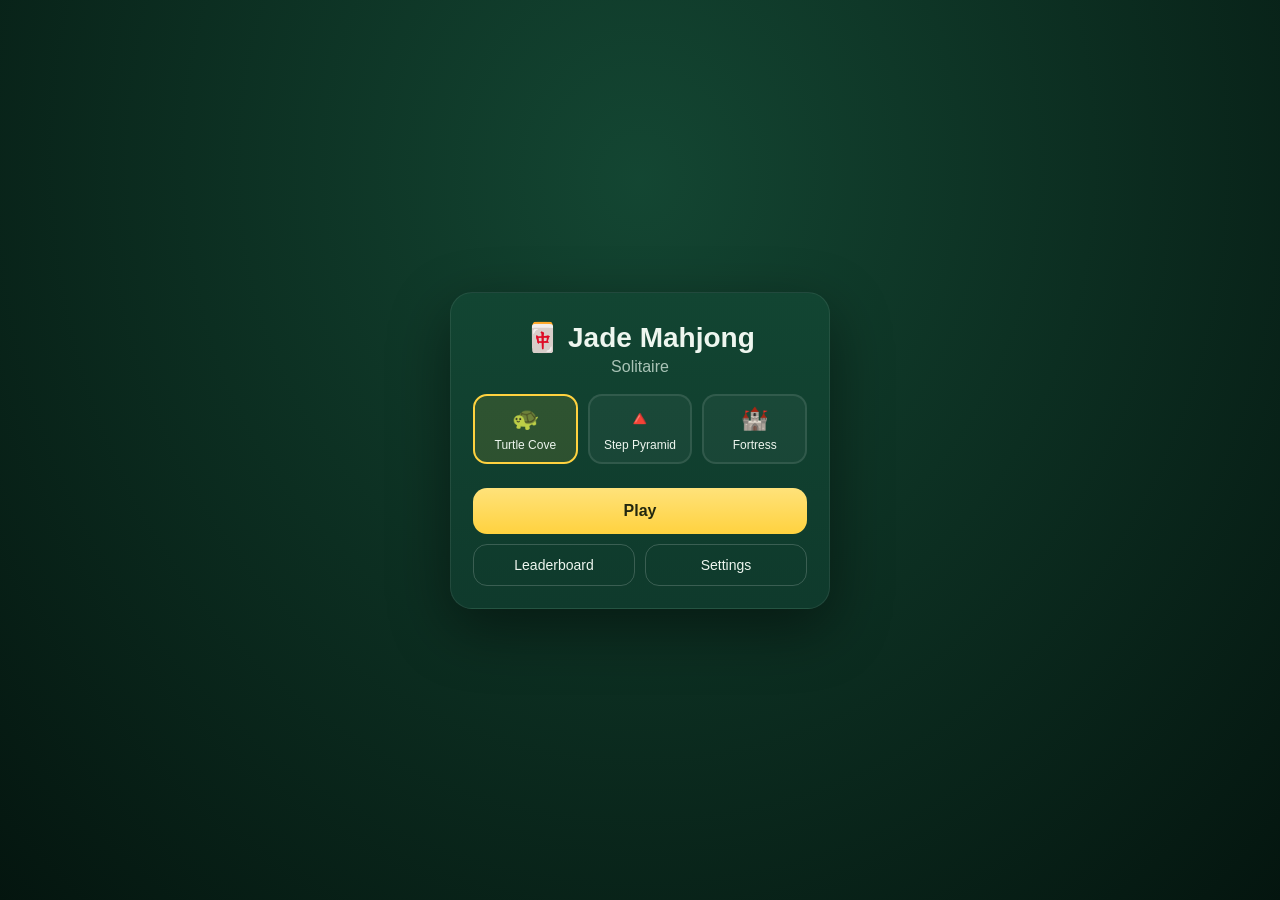
==== Jade Mahjong.html @ c84078f7 "Improve mobile UX: bigger tiles, vertical layout, ambient music - Comfortable minimum tile size and " ====
<!doctype html>
<html lang="en">
<head>
  <meta charset="utf-8" />
  <meta name="viewport" content="width=device-width, initial-scale=1, maximum-scale=1, viewport-fit=cover, user-scalable=no" />
  <title>Jade Mahjong Solitaire</title>
  <meta name="description" content="A polished Mahjong Solitaire game, installable on iOS, with local leaderboards." />
  <meta name="theme-color" content="#0a3327" />
  <meta name="apple-mobile-web-app-capable" content="yes" />
  <meta name="apple-mobile-web-app-status-bar-style" content="black-translucent" />
  <meta name="apple-mobile-web-app-title" content="Jade Mahjong" />
  <meta name="mobile-web-app-capable" content="yes" />
  <link rel="apple-touch-icon" href="[data-uri]" />
  <link rel="icon" href="[data-uri]" />
  <style>
:root {
  color-scheme: dark;
  --bg: #07231a;
  --panel: #0f3a2c;
  --panel-2: #124532;
  --ink: #eef6ef;
  --ink-dim: #a9c3b6;
  --accent: #ffd23f;
  --accent-2: #5fd0ff;
  --danger: #ff6b6b;
  padding-top: env(safe-area-inset-top, 0px);
  padding-bottom: env(safe-area-inset-bottom, 0px);
}

* { box-sizing: border-box; -webkit-tap-highlight-color: transparent; }
[hidden] { display: none !important; }

html, body {
  margin: 0;
  height: 100%;
  overflow: hidden;
  background: var(--bg);
  color: var(--ink);
  font-family: -apple-system, BlinkMacSystemFont, "SF Pro Text", "Segoe UI", Roboto, sans-serif;
  overscroll-behavior: none;
  touch-action: none;
}

#app {
  position: fixed;
  inset: 0;
  overflow: hidden;
}

#board {
  position: absolute;
  inset: 0;
  touch-action: none;
  display: block;
}

/* ---------- HUD ---------- */
.hud {
  position: absolute;
  top: calc(env(safe-area-inset-top, 0px) + 8px);
  left: 0; right: 0;
  display: flex;
  align-items: center;
  justify-content: space-between;
  padding: 0 12px;
  pointer-events: none;
  z-index: 10;
}
.hud > * { pointer-events: auto; }

.hudStats {
  display: flex;
  gap: 14px;
  background: rgba(10, 40, 30, 0.72);
  backdrop-filter: blur(8px);
  border: 1px solid rgba(255,255,255,0.08);
  border-radius: 14px;
  padding: 6px 16px;
}
.stat { display: flex; flex-direction: column; align-items: center; min-width: 44px; }
.statLabel { font-size: 10px; text-transform: uppercase; letter-spacing: 0.06em; color: var(--ink-dim); }
.stat span:last-child { font-variant-numeric: tabular-nums; font-weight: 700; font-size: 15px; }

.hudActions { display: flex; gap: 8px; }

.iconBtn {
  width: 42px; height: 42px;
  border-radius: 12px;
  border: 1px solid rgba(255,255,255,0.1);
  background: rgba(10, 40, 30, 0.72);
  backdrop-filter: blur(8px);
  color: var(--ink);
  font-size: 18px;
  display: flex; align-items: center; justify-content: center;
  cursor: pointer;
}
.iconBtn:active { transform: scale(0.92); background: rgba(255,255,255,0.12); }
.iconBtn.small { width: 38px; height: 38px; font-size: 16px; }

.zoomControls {
  position: absolute;
  right: 10px;
  bottom: calc(env(safe-area-inset-bottom, 0px) + 14px);
  display: flex;
  flex-direction: column;
  gap: 8px;
  z-index: 10;
}

/* ---------- Screens / panels ---------- */
.screen[hidden] { display: none !important; }

.screen {
  position: absolute; inset: 0;
  display: flex; align-items: center; justify-content: center;
  background: radial-gradient(ellipse at 50% 20%, rgba(20,70,50,0.92), rgba(4,20,14,0.96));
  z-index: 30;
  padding: 20px;
  overflow-y: auto;
}

.panel {
  width: 100%;
  max-width: 380px;
  background: linear-gradient(180deg, var(--panel-2), var(--panel));
  border: 1px solid rgba(255,255,255,0.08);
  border-radius: 22px;
  padding: 24px 22px calc(22px + env(safe-area-inset-bottom, 0px));
  box-shadow: 0 20px 60px rgba(0,0,0,0.45);
  text-align: center;
}

.title { font-size: 28px; margin: 4px 0 0; }
.subtitle { color: var(--ink-dim); margin: 4px 0 18px; }

.layoutGrid { display: grid; grid-template-columns: repeat(3, 1fr); gap: 10px; margin: 16px 0; }
.layoutCard {
  border: 2px solid rgba(255,255,255,0.1);
  border-radius: 14px;
  padding: 10px 4px;
  background: rgba(255,255,255,0.04);
  cursor: pointer;
  color: var(--ink);
  font-size: 12px;
}
.layoutCard .glyph { font-size: 22px; display: block; margin-bottom: 6px; }
.layoutCard.active { border-color: var(--accent); background: rgba(255,210,63,0.12); }

.bigBtn {
  width: 100%;
  padding: 14px;
  border-radius: 14px;
  border: none;
  background: linear-gradient(180deg, #ffe27a, var(--accent));
  color: #22270f;
  font-weight: 700;
  font-size: 16px;
  margin-top: 8px;
  cursor: pointer;
}
.bigBtn:active { transform: scale(0.98); }

.ghostBtn {
  width: 100%;
  padding: 12px;
  border-radius: 14px;
  border: 1px solid rgba(255,255,255,0.18);
  background: transparent;
  color: var(--ink);
  font-size: 14px;
  margin-top: 10px;
  cursor: pointer;
}
.ghostBtn.danger { color: var(--danger); border-color: rgba(255,107,107,0.4); }

.menuRow { display: flex; gap: 10px; }
.menuRow .ghostBtn { margin-top: 10px; }

.hint { color: var(--ink-dim); font-size: 12px; margin-top: 12px; }

/* ---------- settings ---------- */
.settingRow {
  display: flex; align-items: center; justify-content: space-between;
  padding: 12px 2px;
  border-bottom: 1px solid rgba(255,255,255,0.06);
}

.segmented { display: flex; background: rgba(0,0,0,0.25); border-radius: 12px; padding: 3px; gap: 3px; }
.segBtn {
  flex: 1;
  border: none;
  background: transparent;
  color: var(--ink-dim);
  padding: 8px 12px;
  border-radius: 10px;
  font-size: 13px;
  cursor: pointer;
}
.segBtn.active { background: var(--accent); color: #22270f; font-weight: 700; }

.toggle { position: relative; display: inline-block; width: 46px; height: 28px; }
.toggle input { opacity: 0; width: 0; height: 0; }
.toggleTrack {
  position: absolute; inset: 0; background: rgba(255,255,255,0.2); border-radius: 999px; transition: 0.15s;
}
.toggleTrack::before {
  content: ""; position: absolute; width: 22px; height: 22px; left: 3px; top: 3px;
  background: white; border-radius: 50%; transition: 0.15s;
}
.toggle input:checked + .toggleTrack { background: var(--accent); }
.toggle input:checked + .toggleTrack::before { transform: translateX(18px); }

/* ---------- leaderboard ---------- */
.lbList { list-style: none; padding: 0; margin: 12px 0; text-align: left; max-height: 45vh; overflow-y: auto; }
.lbList li {
  display: flex; align-items: center; gap: 10px;
  padding: 10px 8px;
  border-radius: 10px;
}
.lbList li:nth-child(odd) { background: rgba(255,255,255,0.03); }
.lbRank { width: 22px; text-align: center; font-weight: 700; color: var(--ink-dim); }
.lbName { flex: 1; font-weight: 600; }
.lbTime { font-variant-numeric: tabular-nums; color: var(--accent); font-weight: 700; }
.lbEmpty { color: var(--ink-dim); padding: 20px 0; }

#winName {
  width: 100%; padding: 12px; border-radius: 12px; border: 1px solid rgba(255,255,255,0.2);
  background: rgba(0,0,0,0.25); color: var(--ink); font-size: 15px; margin: 10px 0;
}

/* ---------- stuck banner ---------- */
.stuckBanner {
  position: absolute; left: 50%; bottom: calc(env(safe-area-inset-bottom, 0px) + 90px);
  transform: translateX(-50%);
  background: rgba(10,30,20,0.92);
  border: 1px solid rgba(255,255,255,0.15);
  border-radius: 14px;
  padding: 10px 14px;
  display: flex; align-items: center; gap: 10px;
  z-index: 15;
  font-size: 13px;
}
.smallBtn {
  border: none; background: var(--accent); color: #22270f; font-weight: 700;
  padding: 7px 12px; border-radius: 10px; font-size: 12px; cursor: pointer;
}

@media (max-width: 360px) {
  .panel { padding: 18px 16px; }
  .title { font-size: 24px; }
}

</style>
</head>
<body>
  <div id="app">
    <canvas id="board" aria-label="Mahjong board"></canvas>

    <header id="hud" class="hud">
      <button id="btnMenu" class="iconBtn" aria-label="Menu">☰</button>
      <div class="hudStats">
        <div class="stat"><span class="statLabel">Time</span><span id="statTime">00:00</span></div>
        <div class="stat"><span class="statLabel">Pairs</span><span id="statPairs">72</span></div>
      </div>
      <div class="hudActions">
        <button id="btnUndo" class="iconBtn" aria-label="Undo">↺</button>
        <button id="btnHint" class="iconBtn" aria-label="Hint">💡</button>
        <button id="btnShuffle" class="iconBtn" aria-label="Shuffle">🔀</button>
      </div>
    </header>

    <div id="zoomControls" class="zoomControls">
      <button id="btnZoomIn" class="iconBtn small" aria-label="Zoom in">＋</button>
      <button id="btnZoomOut" class="iconBtn small" aria-label="Zoom out">－</button>
      <button id="btnFit" class="iconBtn small" aria-label="Fit board">⤢</button>
    </div>

    <!-- Main Menu -->
    <div id="screenMenu" class="screen">
      <div class="panel menuPanel">
        <h1 class="title">🀄 Jade Mahjong</h1>
        <p class="subtitle">Solitaire</p>

        <div class="layoutGrid" id="layoutGrid"></div>

        <button id="btnPlay" class="bigBtn">Play</button>
        <div class="menuRow">
          <button id="btnLeaderboard" class="ghostBtn">Leaderboard</button>
          <button id="btnSettings" class="ghostBtn">Settings</button>
        </div>
        <p class="hint" id="continueHint" hidden>A game is in progress — Play will resume it.</p>
      </div>
    </div>

    <!-- Pause / in-game menu -->
    <div id="screenPause" class="screen" hidden>
      <div class="panel">
        <h2>Paused</h2>
        <button id="btnResume" class="bigBtn">Resume</button>
        <button id="btnRestartLayout" class="ghostBtn">New Deal (same layout)</button>
        <button id="btnBackToMenu" class="ghostBtn">Main Menu</button>
      </div>
    </div>

    <!-- Settings -->
    <div id="screenSettings" class="screen" hidden>
      <div class="panel">
        <h2>Settings</h2>
        <div class="settingRow">
          <span>Tile style</span>
          <div class="segmented" id="styleSegmented">
            <button data-style="flat" class="segBtn active">Modern</button>
            <button data-style="classic" class="segBtn">Classic</button>
          </div>
        </div>
        <div class="settingRow">
          <span>Sound effects</span>
          <label class="toggle"><input type="checkbox" id="soundToggle" checked /><span class="toggleTrack"></span></label>
        </div>
        <div class="settingRow">
          <span>Background music</span>
          <label class="toggle"><input type="checkbox" id="musicToggle" checked /><span class="toggleTrack"></span></label>
        </div>
        <button id="btnClearBoard" class="ghostBtn danger">Clear Leaderboard</button>
        <button id="btnCloseSettings" class="bigBtn">Done</button>
      </div>
    </div>

    <!-- Leaderboard -->
    <div id="screenLeaderboard" class="screen" hidden>
      <div class="panel">
        <h2>Leaderboard</h2>
        <div class="segmented" id="lbLayoutTabs"></div>
        <ol id="lbList" class="lbList"></ol>
        <button id="btnCloseLeaderboard" class="bigBtn">Close</button>
      </div>
    </div>

    <!-- Win -->
    <div id="screenWin" class="screen" hidden>
      <div class="panel">
        <h2>🎉 Board Cleared!</h2>
        <p id="winSummary" class="subtitle"></p>
        <div id="winScoreForm" class="winForm" hidden>
          <p>New leaderboard entry! Enter your name:</p>
          <input id="winName" maxlength="16" placeholder="Your name" autocomplete="off" autocapitalize="words" />
          <button id="btnSaveScore" class="bigBtn">Save Score</button>
        </div>
        <button id="btnWinPlayAgain" class="bigBtn">Play Again</button>
        <button id="btnWinMenu" class="ghostBtn">Main Menu</button>
      </div>
    </div>

    <!-- Stuck banner -->
    <div id="stuckBanner" class="stuckBanner" hidden>
      <span>No moves left.</span>
      <button id="btnStuckShuffle" class="smallBtn">Shuffle</button>
      <button id="btnStuckUndo" class="smallBtn">Undo</button>
    </div>
  </div>

  <script>
// Tile type definitions: suits, honors, flowers, seasons.
// Each tile TYPE has a stable id used for matching; category drives sprite + match rules.
window.MJ = window.MJ || {};

(function () {
  const SUITS = [
    { key: "dot", label: "Circles", color: "#2f7fd8" },
    { key: "bam", label: "Bamboo", color: "#2f9e5c" },
    { key: "chr", label: "Characters", color: "#c23b3b" },
  ];

  const WINDS = [
    { key: "wN", glyph: "北", label: "North" },
    { key: "wE", glyph: "東", label: "East" },
    { key: "wS", glyph: "南", label: "South" },
    { key: "wW", glyph: "西", label: "West" },
  ];

  const DRAGONS = [
    { key: "dR", glyph: "中", label: "Red Dragon", color: "#c23b3b" },
    { key: "dG", glyph: "發", label: "Green Dragon", color: "#2f9e5c" },
    { key: "dW", glyph: "", label: "White Dragon", color: "#6b7280" },
  ];

  const FLOWERS = [
    { key: "fPlum", glyph: "梅", label: "Plum" },
    { key: "fOrchid", glyph: "蘭", label: "Orchid" },
    { key: "fBamboo", glyph: "竹", label: "Bamboo Flower" },
    { key: "fChrys", glyph: "菊", label: "Chrysanthemum" },
  ];

  const SEASONS = [
    { key: "sSpring", glyph: "春", label: "Spring" },
    { key: "sSummer", glyph: "夏", label: "Summer" },
    { key: "sAutumn", glyph: "秋", label: "Autumn" },
    { key: "sWinter", glyph: "冬", label: "Winter" },
  ];

  // Build the full 144-tile type pool as "pair tokens": each token yields
  // exactly 2 tile instances that are valid matches for each other.
  function buildPairTokens() {
    const tokens = [];

    // Suits: 9 ranks x 3 suits x 4 copies = 108 tiles = 54 pair tokens.
    SUITS.forEach((suit) => {
      for (let rank = 1; rank <= 9; rank++) {
        const type = `${suit.key}${rank}`;
        for (let p = 0; p < 2; p++) {
          tokens.push({
            a: { type, category: "suit", suit: suit.key, rank, color: suit.color },
            b: { type, category: "suit", suit: suit.key, rank, color: suit.color },
          });
        }
      }
    });

    // Winds: 4 types x 4 copies = 16 tiles = 8 pair tokens.
    WINDS.forEach((w) => {
      for (let p = 0; p < 2; p++) {
        tokens.push({
          a: { type: w.key, category: "wind", glyph: w.glyph, label: w.label, color: "#1f2937" },
          b: { type: w.key, category: "wind", glyph: w.glyph, label: w.label, color: "#1f2937" },
        });
      }
    });

    // Dragons: 3 types x 4 copies = 12 tiles = 6 pair tokens.
    DRAGONS.forEach((d) => {
      for (let p = 0; p < 2; p++) {
        tokens.push({
          a: { type: d.key, category: "dragon", glyph: d.glyph, label: d.label, color: d.color },
          b: { type: d.key, category: "dragon", glyph: d.glyph, label: d.label, color: d.color },
        });
      }
    });

    // Flowers: 4 unique tiles, any flower matches any flower -> 2 pair tokens.
    const flowerShuffled = FLOWERS.slice();
    tokens.push({
      a: { type: flowerShuffled[0].key, category: "flower", glyph: flowerShuffled[0].glyph, label: flowerShuffled[0].label, color: "#e07a3f" },
      b: { type: flowerShuffled[1].key, category: "flower", glyph: flowerShuffled[1].glyph, label: flowerShuffled[1].label, color: "#e07a3f" },
    });
    tokens.push({
      a: { type: flowerShuffled[2].key, category: "flower", glyph: flowerShuffled[2].glyph, label: flowerShuffled[2].label, color: "#e07a3f" },
      b: { type: flowerShuffled[3].key, category: "flower", glyph: flowerShuffled[3].glyph, label: flowerShuffled[3].label, color: "#e07a3f" },
    });

    // Seasons: 4 unique tiles, any season matches any season -> 2 pair tokens.
    const seasonShuffled = SEASONS.slice();
    tokens.push({
      a: { type: seasonShuffled[0].key, category: "season", glyph: seasonShuffled[0].glyph, label: seasonShuffled[0].label, color: "#8a5fc2" },
      b: { type: seasonShuffled[1].key, category: "season", glyph: seasonShuffled[1].glyph, label: seasonShuffled[1].label, color: "#8a5fc2" },
    });
    tokens.push({
      a: { type: seasonShuffled[2].key, category: "season", glyph: seasonShuffled[2].glyph, label: seasonShuffled[2].label, color: "#8a5fc2" },
      b: { type: seasonShuffled[3].key, category: "season", glyph: seasonShuffled[3].glyph, label: seasonShuffled[3].label, color: "#8a5fc2" },
    });

    return tokens; // 72 tokens = 144 tiles
  }

  function suitGlyph(suitKey, rank) {
    if (suitKey === "chr") {
      const numerals = ["", "一", "二", "三", "四", "五", "六", "七", "八", "九"];
      return numerals[rank];
    }
    return String(rank);
  }

  function matches(a, b) {
    if (!a || !b || a.removed || b.removed) return false;
    if (a.category === "flower" && b.category === "flower") return true;
    if (a.category === "season" && b.category === "season") return true;
    return a.category !== "flower" && a.category !== "season" && a.type === b.type;
  }

  window.MJ.TilesData = {
    SUITS, WINDS, DRAGONS, FLOWERS, SEASONS,
    buildPairTokens, suitGlyph, matches,
  };
})();

</script>
  <script>
// Board layouts: each returns an array of {col,row,level} positions (144 total).
// Grid uses plain integer (col,row) cells per level; higher levels visually
// step up-and-right at render time. This keeps overlap/free-tile logic simple
// and bug-free while still producing a layered, sculptural look.
window.MJ = window.MJ || {};

(function () {
  function addRow(out, row, colStart, colEndInclusive, level) {
    for (let c = colStart; c <= colEndInclusive; c++) out.push({ col: c, row, level });
  }
  function addRect(out, colStart, colEndInclusive, rowStart, rowEndInclusive, level) {
    for (let r = rowStart; r <= rowEndInclusive; r++) addRow(out, r, colStart, colEndInclusive, level);
  }

  // ---- Layout 1: Turtle Cove (turtle-shaped shell, 3 levels) ----
  function turtleCove() {
    const out = [];
    addRow(out, 0, 8, 9, 0); // head tab
    addRow(out, 1, 5, 12, 0);
    addRow(out, 2, 3, 14, 0);
    out.push({ col: 0, row: 2, level: 0 }); // leg TL
    out.push({ col: 17, row: 2, level: 0 }); // leg TR
    addRow(out, 3, 2, 15, 0);
    addRow(out, 4, 1, 16, 0);
    addRow(out, 5, 1, 16, 0);
    addRow(out, 6, 2, 15, 0);
    addRow(out, 7, 3, 14, 0);
    out.push({ col: 0, row: 7, level: 0 }); // leg BL
    out.push({ col: 17, row: 7, level: 0 }); // leg BR
    addRow(out, 8, 5, 12, 0);
    addRow(out, 9, 8, 9, 0); // tail tab

    addRow(out, 3, 6, 11, 1);
    addRow(out, 4, 5, 12, 1);
    addRow(out, 5, 5, 12, 1);
    addRow(out, 6, 6, 11, 1);

    addRow(out, 4, 7, 10, 2);
    addRow(out, 5, 7, 10, 2);

    return out;
  }

  // ---- Layout 2: Step Pyramid (5 levels, centered rectangles) ----
  function stepPyramid() {
    const out = [];
    const W = 14, H = 8;
    const center = (w, h) => ({ c0: Math.floor((W - w) / 2), r0: Math.floor((H - h) / 2), c1: 0, r1: 0 });
    function level(w, h, lvl) {
      const c0 = Math.floor((W - w) / 2), r0 = Math.floor((H - h) / 2);
      addRect(out, c0, c0 + w - 1, r0, r0 + h - 1, lvl);
    }
    level(12, 6, 0); // 72
    level(10, 4, 1); // 40
    level(8, 2, 2);  // 16
    level(6, 2, 3);  // 12
    level(4, 1, 4);  // 4
    return out;
  }

  // ---- Layout 3: Fortress (walls, corner towers, central keep) ----
  function fortress() {
    const out = [];
    const W = 14, H = 6; // base footprint
    addRect(out, 0, W - 1, 0, H - 1, 0); // solid base courtyard, 84

    // ramparts: border ring of the base rect, one level up
    for (let c = 0; c < W; c++) {
      out.push({ col: c, row: 0, level: 1 });
      out.push({ col: c, row: H - 1, level: 1 });
    }
    for (let r = 1; r < H - 1; r++) {
      out.push({ col: 0, row: r, level: 1 });
      out.push({ col: W - 1, row: r, level: 1 });
    }
    // 36 wall tiles

    // corner towers, one level up from ramparts
    addRect(out, 0, 1, 0, 1, 2);
    addRect(out, W - 2, W - 1, 0, 1, 2);
    addRect(out, 0, 1, H - 2, H - 1, 2);
    addRect(out, W - 2, W - 1, H - 2, H - 1, 2);
    // 16 tower tiles

    // central keep, raised highest
    addRect(out, 5, 8, 2, 3, 3);
    // 8 keep tiles

    return out;
  }

  const LAYOUTS = {
    turtle: { name: "Turtle Cove", build: turtleCove },
    pyramid: { name: "Step Pyramid", build: stepPyramid },
    fortress: { name: "Fortress", build: fortress },
  };

  // Every layout above is designed wide (landscape) — a good fit for
  // desktop windows. transposed() swaps col/row so the same board runs
  // tall instead, for phones held in portrait; harmless to do, since the
  // game logic (matching, free-tile checks, the solvable dealer) is
  // entirely axis-agnostic.
  function transposed(positions) {
    return positions.map((p) => ({ col: p.row, row: p.col, level: p.level }));
  }

  Object.keys(LAYOUTS).forEach((key) => {
    const positions = LAYOUTS[key].build();
    if (positions.length !== 144) {
      console.error(`Layout "${key}" has ${positions.length} tiles, expected 144`);
    }
    LAYOUTS[key].positions = positions;
    LAYOUTS[key].positionsTall = transposed(positions);
  });

  window.MJ.Layouts = LAYOUTS;
})();

</script>
  <script>
// Guaranteed-solvable dealing: simulate valid PAIR removals over the board
// geometry (each pair's two tiles must be simultaneously free at the moment
// they're removed — mirrors real gameplay exactly), then assign shuffled
// matching tile-type tokens to those pairs. Replaying the same pair order
// is therefore always a legal solve.
window.MJ = window.MJ || {};

(function () {
  function isFree(pos, occupiedSet, byCell) {
    const above = byCell.get(`${pos.col},${pos.row},${pos.level + 1}`);
    if (above && occupiedSet.has(above.id)) return false;
    const left = byCell.get(`${pos.col - 1},${pos.row},${pos.level}`);
    const right = byCell.get(`${pos.col + 1},${pos.row},${pos.level}`);
    const leftBlocked = left && occupiedSet.has(left.id);
    const rightBlocked = right && occupiedSet.has(right.id);
    return !(leftBlocked && rightBlocked);
  }

  function buildIndex(positions) {
    const byCell = new Map();
    positions.forEach((p, id) => byCell.set(`${p.col},${p.row},${p.level}`, { id }));
    return byCell;
  }

  // Returns an array of [idA, idB] pairs: at the moment each pair is
  // removed, both idA and idB were free simultaneously (with all earlier
  // pairs already removed, and everything else still on the board).
  function randomPairOrder(positions, rng) {
    const byCell = buildIndex(positions);
    const occupied = new Set(positions.map((_, id) => id));
    const pairs = [];
    let remaining = positions.map((_, id) => id);

    while (remaining.length) {
      const freeIds = remaining.filter((id) => isFree(positions[id], occupied, byCell));
      if (freeIds.length < 2) return null; // stuck; caller retries with a new shuffle
      shuffleArray(freeIds, rng);
      const a = freeIds[0], b = freeIds[1];
      occupied.delete(a);
      occupied.delete(b);
      pairs.push([a, b]);
      remaining = remaining.filter((id) => id !== a && id !== b);
    }
    return pairs;
  }

  function mulberry32(seed) {
    let a = seed >>> 0;
    return function () {
      a |= 0; a = (a + 0x6d2b79f5) | 0;
      let t = Math.imul(a ^ (a >>> 15), 1 | a);
      t = (t + Math.imul(t ^ (t >>> 7), 61 | t)) ^ t;
      return ((t ^ (t >>> 14)) >>> 0) / 4294967296;
    };
  }

  function shuffleArray(arr, rng) {
    for (let i = arr.length - 1; i > 0; i--) {
      const j = Math.floor(rng() * (i + 1));
      [arr[i], arr[j]] = [arr[j], arr[i]];
    }
    return arr;
  }

  // Full deal: positions (144 {col,row,level}) -> array of tile instances
  // aligned by index to positions, each with {type, category, ...visual}.
  function dealSolvable(positions, seed) {
    const rng = mulberry32(seed >>> 0 || (Date.now() & 0xffffffff));
    let pairs = null;
    for (let attempt = 0; attempt < 200 && !pairs; attempt++) {
      pairs = randomPairOrder(positions, rng);
    }
    if (!pairs) throw new Error("Failed to compute a valid pair removal order");

    const tokens = shuffleArray(window.MJ.TilesData.buildPairTokens(), rng);
    const tiles = new Array(positions.length);
    for (let i = 0; i < tokens.length; i++) {
      const [posA, posB] = pairs[i];
      tiles[posA] = Object.assign({}, tokens[i].a);
      tiles[posB] = Object.assign({}, tokens[i].b);
    }
    dealSolvable._lastPairs = pairs; // exposed for tests
    return tiles;
  }

  // Re-shuffle only currently-remaining tiles across their existing
  // positions, still guaranteeing solvability from this point forward.
  function reshuffleRemaining(remainingPositions, remainingTiles, seed) {
    const rng = mulberry32(seed >>> 0 || (Date.now() & 0xffffffff));
    let pairs = null;
    for (let attempt = 0; attempt < 200 && !pairs; attempt++) {
      pairs = randomPairOrder(remainingPositions, rng);
    }
    if (!pairs) return null;

    // Group remaining tiles into matching pairs (safe: counts per exact
    // type, or per wildcard category, are always even during normal play).
    // Store independent snapshots (not live tile references!) — callers
    // apply the result via in-place Object.assign over the same array the
    // groups were built from, and live references would alias and corrupt
    // each other as that mutation proceeds.
    const groups = new Map(); // key -> array of tile-data snapshots
    remainingTiles.forEach((t) => {
      const key = (t.category === "flower" || t.category === "season") ? t.category : t.type;
      if (!groups.has(key)) groups.set(key, []);
      groups.get(key).push({ type: t.type, category: t.category, glyph: t.glyph, suit: t.suit, rank: t.rank, color: t.color, label: t.label });
    });

    const pairTokens = [];
    groups.forEach((arr) => {
      shuffleArray(arr, rng);
      for (let i = 0; i + 1 < arr.length; i += 2) pairTokens.push([arr[i], arr[i + 1]]);
    });
    shuffleArray(pairTokens, rng);

    const out = new Array(remainingPositions.length);
    for (let i = 0; i < pairTokens.length; i++) {
      out[pairs[i][0]] = pairTokens[i][0];
      out[pairs[i][1]] = pairTokens[i][1];
    }
    reshuffleRemaining._lastPairs = pairs; // exposed for tests
    return out;
  }

  window.MJ.Dealer = { dealSolvable, reshuffleRemaining, isFree, buildIndex, mulberry32, shuffleArray };
})();

</script>
  <script>
// Synthesized sound effects + generative ambient background music via Web
// Audio API — no external audio files, so the game works fully offline the
// instant it's installed.
window.MJ = window.MJ || {};

(function () {
  let ctx = null;
  let sfxEnabled = true;
  let musicEnabled = true;
  let unlocked = false;
  let sfxGain = null;
  let musicGain = null;
  let musicDelay = null;
  let musicPlaying = false;
  let musicTimer = null;
  let dronePads = [];

  function ensureCtx() {
    if (!ctx) {
      const AC = window.AudioContext || window.webkitAudioContext;
      if (!AC) return null;
      ctx = new AC();
      sfxGain = ctx.createGain();
      sfxGain.gain.value = 1;
      sfxGain.connect(ctx.destination);

      musicGain = ctx.createGain();
      musicGain.gain.value = 0;
      musicGain.connect(ctx.destination);

      // Soft feedback delay for a spacious, spa-like ambience.
      musicDelay = ctx.createDelay(2);
      musicDelay.delayTime.value = 0.42;
      const feedback = ctx.createGain();
      feedback.gain.value = 0.38;
      const delayFilter = ctx.createBiquadFilter();
      delayFilter.type = "lowpass";
      delayFilter.frequency.value = 1800;
      musicDelay.connect(delayFilter).connect(feedback).connect(musicDelay);
      musicDelay.connect(musicGain);
    }
    return ctx;
  }

  function unlock() {
    const c = ensureCtx();
    if (!c) return;
    if (c.state === "suspended") c.resume();
    if (!unlocked) {
      unlocked = true;
      if (musicEnabled) startMusic();
    }
  }

  function tone(freq, start, dur, type = "sine", gainPeak = 0.15) {
    const c = ensureCtx();
    if (!c || !sfxEnabled) return;
    const osc = c.createOscillator();
    const gain = c.createGain();
    osc.type = type;
    osc.frequency.setValueAtTime(freq, c.currentTime + start);
    gain.gain.setValueAtTime(0, c.currentTime + start);
    gain.gain.linearRampToValueAtTime(gainPeak, c.currentTime + start + 0.01);
    gain.gain.exponentialRampToValueAtTime(0.0001, c.currentTime + start + dur);
    osc.connect(gain).connect(sfxGain);
    osc.start(c.currentTime + start);
    osc.stop(c.currentTime + start + dur + 0.02);
  }

  function noiseBurst(start, dur, gainPeak = 0.1, filterFreq = 2000) {
    const c = ensureCtx();
    if (!c || !sfxEnabled) return;
    const bufferSize = Math.floor(c.sampleRate * dur);
    const buffer = c.createBuffer(1, bufferSize, c.sampleRate);
    const data = buffer.getChannelData(0);
    for (let i = 0; i < bufferSize; i++) data[i] = (Math.random() * 2 - 1) * (1 - i / bufferSize);
    const src = c.createBufferSource();
    src.buffer = buffer;
    const filter = c.createBiquadFilter();
    filter.type = "bandpass";
    filter.frequency.value = filterFreq;
    const gain = c.createGain();
    gain.gain.setValueAtTime(gainPeak, c.currentTime + start);
    gain.gain.exponentialRampToValueAtTime(0.0001, c.currentTime + start + dur);
    src.connect(filter).connect(gain).connect(sfxGain);
    src.start(c.currentTime + start);
  }

  const SFX = {
    tap() { tone(720, 0, 0.07, "sine", 0.12); },
    select() { tone(560, 0, 0.1, "triangle", 0.16); tone(840, 0.02, 0.12, "sine", 0.08); },
    deselect() { tone(420, 0, 0.08, "triangle", 0.1); },
    match() {
      tone(660, 0, 0.13, "sine", 0.22);
      tone(880, 0.06, 0.18, "sine", 0.2);
      tone(1320, 0.12, 0.2, "sine", 0.1);
    },
    invalid() { tone(180, 0, 0.16, "sawtooth", 0.1); tone(140, 0.05, 0.18, "sawtooth", 0.08); },
    shuffle() { noiseBurst(0, 0.35, 0.16, 1500); noiseBurst(0.1, 0.3, 0.12, 2400); },
    hint() { tone(520, 0, 0.09, "sine", 0.14); tone(780, 0.08, 0.12, "sine", 0.12); },
    undo() { tone(400, 0, 0.09, "triangle", 0.12); tone(300, 0.06, 0.09, "triangle", 0.1); },
    win() {
      [523, 659, 784, 1046, 1318, 1568].forEach((f, i) => tone(f, i * 0.1, 0.4, "sine", 0.18));
    },
    stuck() { tone(220, 0, 0.2, "sawtooth", 0.1); tone(160, 0.15, 0.25, "sawtooth", 0.1); },
  };

  // ---------- generative ambient background music ----------
  // A minor pentatonic across two octaves, for a calm, spa-like wash of
  // notes that never clashes no matter which are picked or combined.
  const SCALE = [220.0, 261.63, 293.66, 329.63, 392.0, 440.0, 523.25, 587.33, 659.25, 784.0];

  function playAmbientNote(freq, dur, peak) {
    const c = ctx;
    const t0 = c.currentTime;
    const osc = c.createOscillator();
    osc.type = "triangle";
    osc.frequency.value = freq;
    const filter = c.createBiquadFilter();
    filter.type = "lowpass";
    filter.frequency.value = 2200;
    const gain = c.createGain();
    gain.gain.setValueAtTime(0, t0);
    gain.gain.linearRampToValueAtTime(peak, t0 + dur * 0.35);
    gain.gain.exponentialRampToValueAtTime(0.0003, t0 + dur);
    osc.connect(filter).connect(gain);
    gain.connect(musicGain);
    const wet = c.createGain();
    wet.gain.value = 0.5;
    gain.connect(wet).connect(musicDelay);
    osc.start(t0);
    osc.stop(t0 + dur + 0.05);
  }

  function scheduleNextNote() {
    if (!musicPlaying) return;
    const freq = SCALE[Math.floor(Math.random() * SCALE.length)];
    const dur = 2.2 + Math.random() * 1.8;
    playAmbientNote(freq, dur, 0.05 + Math.random() * 0.03);
    if (Math.random() < 0.3) {
      const harmonyIdx = Math.min(SCALE.length - 1, Math.floor(Math.random() * SCALE.length));
      setTimeout(() => musicPlaying && playAmbientNote(SCALE[harmonyIdx], dur * 0.9, 0.03), 180);
    }
    musicTimer = setTimeout(scheduleNextNote, 1600 + Math.random() * 1800);
  }

  function startDrone() {
    const c = ctx;
    [110, 164.81].forEach((freq, i) => {
      const osc = c.createOscillator();
      osc.type = "sine";
      osc.frequency.value = freq;
      const gain = c.createGain();
      gain.gain.setValueAtTime(0, c.currentTime);
      gain.gain.linearRampToValueAtTime(0.018, c.currentTime + 3 + i);
      osc.connect(gain).connect(musicGain);
      osc.start();
      dronePads.push({ osc, gain });
    });
  }

  function stopDrone() {
    const c = ctx;
    dronePads.forEach(({ osc, gain }) => {
      gain.gain.cancelScheduledValues(c.currentTime);
      gain.gain.setValueAtTime(gain.gain.value, c.currentTime);
      gain.gain.linearRampToValueAtTime(0, c.currentTime + 1.2);
      osc.stop(c.currentTime + 1.3);
    });
    dronePads = [];
  }

  function startMusic() {
    const c = ensureCtx();
    if (!c || musicPlaying) return;
    musicPlaying = true;
    musicGain.gain.cancelScheduledValues(c.currentTime);
    musicGain.gain.setValueAtTime(musicGain.gain.value, c.currentTime);
    musicGain.gain.linearRampToValueAtTime(1, c.currentTime + 2);
    startDrone();
    scheduleNextNote();
  }

  function stopMusic() {
    if (!musicPlaying) return;
    musicPlaying = false;
    clearTimeout(musicTimer);
    stopDrone();
    if (ctx && musicGain) {
      musicGain.gain.cancelScheduledValues(ctx.currentTime);
      musicGain.gain.setValueAtTime(musicGain.gain.value, ctx.currentTime);
      musicGain.gain.linearRampToValueAtTime(0, ctx.currentTime + 1.5);
    }
  }

  window.MJ.Audio = {
    unlock,
    play(name) { if (SFX[name]) SFX[name](); },
    setEnabled(v) { sfxEnabled = v; },
    isEnabled() { return sfxEnabled; },
  };

  window.MJ.Music = {
    setEnabled(v) {
      musicEnabled = v;
      if (!unlocked) return;
      if (v) startMusic(); else stopMusic();
    },
    isEnabled() { return musicEnabled; },
  };
})();

</script>
  <script>
// Local leaderboard, persisted in localStorage. Scoped per layout.
window.MJ = window.MJ || {};

(function () {
  const KEY = "mj_leaderboard_v1";
  const MAX_ENTRIES_PER_LAYOUT = 20;

  function load() {
    try {
      const raw = localStorage.getItem(KEY);
      return raw ? JSON.parse(raw) : {};
    } catch (e) {
      return {};
    }
  }

  function save(data) {
    try {
      localStorage.setItem(KEY, JSON.stringify(data));
    } catch (e) { /* storage unavailable; ignore */ }
  }

  function addEntry(layoutKey, entry) {
    const data = load();
    if (!data[layoutKey]) data[layoutKey] = [];
    data[layoutKey].push(entry);
    data[layoutKey].sort((a, b) => a.timeMs - b.timeMs);
    data[layoutKey] = data[layoutKey].slice(0, MAX_ENTRIES_PER_LAYOUT);
    save(data);
    return data[layoutKey].findIndex((e) => e === entry);
  }

  function getEntries(layoutKey) {
    const data = load();
    return data[layoutKey] || [];
  }

  function qualifies(layoutKey, timeMs) {
    const entries = getEntries(layoutKey);
    if (entries.length < MAX_ENTRIES_PER_LAYOUT) return true;
    return timeMs < entries[entries.length - 1].timeMs;
  }

  function clearAll() {
    save({});
  }

  window.MJ.Leaderboard = { addEntry, getEntries, qualifies, clearAll };
})();

</script>
  <script>
// Canvas renderer: sprite-style tile drawing (two toggleable art styles),
// camera pan/zoom (pinch + drag) so 144 tiles stay usable on an iPhone
// screen, and hit-testing for taps.
window.MJ = window.MJ || {};

(function () {
  const TILE_W = 64, TILE_H = 84;
  const LEVEL_DX = 10, LEVEL_DY = -10;

  // Pip layout patterns (unit square 0..1) reused for dot/bamboo suits.
  const PIP_PATTERNS = {
    1: [[0.5, 0.5]],
    2: [[0.3, 0.3], [0.7, 0.7]],
    3: [[0.3, 0.25], [0.5, 0.5], [0.7, 0.75]],
    4: [[0.3, 0.3], [0.7, 0.3], [0.3, 0.7], [0.7, 0.7]],
    5: [[0.3, 0.3], [0.7, 0.3], [0.5, 0.5], [0.3, 0.7], [0.7, 0.7]],
    6: [[0.3, 0.22], [0.7, 0.22], [0.3, 0.5], [0.7, 0.5], [0.3, 0.78], [0.7, 0.78]],
    7: [[0.3, 0.2], [0.7, 0.2], [0.5, 0.42], [0.3, 0.6], [0.7, 0.6], [0.3, 0.85], [0.7, 0.85]],
    8: [[0.3, 0.16], [0.7, 0.16], [0.3, 0.38], [0.7, 0.38], [0.3, 0.6], [0.7, 0.6], [0.3, 0.82], [0.7, 0.82]],
    9: [[0.3, 0.16], [0.5, 0.16], [0.7, 0.16], [0.3, 0.5], [0.5, 0.5], [0.7, 0.5], [0.3, 0.84], [0.5, 0.84], [0.7, 0.84]],
  };

  function makeGrainPattern(ctx) {
    const c = document.createElement("canvas");
    c.width = 48; c.height = 48;
    const g = c.getContext("2d");
    g.fillStyle = "rgba(0,0,0,0)"; g.fillRect(0, 0, 48, 48);
    for (let i = 0; i < 140; i++) {
      g.fillStyle = `rgba(120,95,60,${(Math.random() * 0.06).toFixed(3)})`;
      g.fillRect(Math.random() * 48, Math.random() * 48, 1, 1);
    }
    return ctx.createPattern(c, "repeat");
  }

  function roundRect(ctx, x, y, w, h, r) {
    ctx.beginPath();
    ctx.moveTo(x + r, y);
    ctx.arcTo(x + w, y, x + w, y + h, r);
    ctx.arcTo(x + w, y + h, x, y + h, r);
    ctx.arcTo(x, y + h, x, y, r);
    ctx.arcTo(x, y, x + w, y, r);
    ctx.closePath();
  }

  class Renderer {
    constructor(canvas) {
      this.canvas = canvas;
      this.ctx = canvas.getContext("2d");
      this.style = "flat"; // 'flat' | 'classic'
      this.zoom = 1;
      this.minZoom = 0.4;
      this.maxZoom = 2.6;
      this.panX = 0;
      this.panY = 0;
      this.dpr = Math.min(window.devicePixelRatio || 1, 3);
      this._grain = null;
    }

    grain() {
      if (!this._grain) this._grain = makeGrainPattern(this.ctx);
      return this._grain;
    }

    resize(cssW, cssH) {
      this.cssW = cssW; this.cssH = cssH;
      this.canvas.width = Math.round(cssW * this.dpr);
      this.canvas.height = Math.round(cssH * this.dpr);
      this.canvas.style.width = cssW + "px";
      this.canvas.style.height = cssH + "px";
    }

    worldPos(tile) {
      return {
        x: tile.col * TILE_W + tile.level * LEVEL_DX,
        y: tile.row * TILE_H + tile.level * LEVEL_DY,
      };
    }

    boardBounds(tiles) {
      let minX = Infinity, minY = Infinity, maxX = -Infinity, maxY = -Infinity;
      tiles.forEach((t) => {
        const p = this.worldPos(t);
        minX = Math.min(minX, p.x); minY = Math.min(minY, p.y);
        maxX = Math.max(maxX, p.x + TILE_W); maxY = Math.max(maxY, p.y + TILE_H);
      });
      return { minX, minY, maxX, maxY, w: maxX - minX, h: maxY - minY };
    }

    fitToScreen(tiles, padding = 24) {
      const b = this.boardBounds(tiles);
      const zx = (this.cssW - padding * 2) / b.w;
      const zy = (this.cssH - padding * 2) / b.h;
      const fitAllZoom = Math.max(0.28, Math.min(zx, zy));

      // On phone-sized screens, cramming the whole 144-tile board into view
      // makes tiles illegibly tiny. Prefer a legible minimum tile size and
      // let the player pan/pinch to see the rest, like real mobile Mahjong
      // Solitaire apps do — only fall back to "fit everything" on wider
      // screens (tablet/desktop) where that size is already comfortable.
      const isPhone = this.cssW < 700;
      const COMFORTABLE_TILE_W = 50; // CSS px
      const comfortableZoom = COMFORTABLE_TILE_W / TILE_W;
      const z = isPhone ? Math.max(fitAllZoom, comfortableZoom) : fitAllZoom;

      this.minZoom = Math.min(fitAllZoom, z) * 0.85;
      this.maxZoom = Math.max(2.6, z * 3.2);
      this.zoom = z;

      // Fit within the area actually visible between the HUD bar and the
      // zoom controls, not the full canvas — otherwise on phones the board
      // centers under the header and its top rows are permanently hidden.
      const topInset = isPhone ? this.topInset || 100 : 0;
      const bottomInset = isPhone ? this.bottomInset || 110 : 0;
      const visibleH = Math.max(100, this.cssH - topInset - bottomInset);
      const boardHZoomed = b.h * z;
      this.panX = (this.cssW - b.w * z) / 2 - b.minX * z;
      this.panY = boardHZoomed > visibleH
        ? topInset - b.minY * z // top-align: whole board still reachable by panning down
        : topInset + (visibleH - boardHZoomed) / 2 - b.minY * z;
    }

    clampPan(tiles) {
      const b = this.boardBounds(tiles);
      const margin = 120;
      const minPanX = this.cssW - (b.maxX * this.zoom) - margin;
      const maxPanX = -b.minX * this.zoom + margin;
      const minPanY = this.cssH - (b.maxY * this.zoom) - margin;
      const maxPanY = -b.minY * this.zoom + margin;
      this.panX = Math.min(Math.max(this.panX, Math.min(minPanX, maxPanX)), Math.max(minPanX, maxPanX));
      this.panY = Math.min(Math.max(this.panY, Math.min(minPanY, maxPanY)), Math.max(minPanY, maxPanY));
    }

    screenToWorld(sx, sy) {
      return { x: (sx - this.panX) / this.zoom, y: (sy - this.panY) / this.zoom };
    }

    tileScreenRect(tile) {
      const p = this.worldPos(tile);
      return {
        x: p.x * this.zoom + this.panX,
        y: p.y * this.zoom + this.panY,
        w: TILE_W * this.zoom,
        h: TILE_H * this.zoom,
      };
    }

    hitTest(tiles, sx, sy) {
      const sorted = tiles
        .filter((t) => !t.removed)
        .slice()
        .sort((a, b) => (b.level - a.level) || (b.row - a.row));
      for (const t of sorted) {
        const r = this.tileScreenRect(t);
        if (sx >= r.x && sx <= r.x + r.w && sy >= r.y && sy <= r.y + r.h) return t;
      }
      return null;
    }

    drawBackground() {
      const ctx = this.ctx;
      const w = this.canvas.width, h = this.canvas.height;
      const g = ctx.createLinearGradient(0, 0, 0, h);
      g.addColorStop(0, "#0f4c3a");
      g.addColorStop(1, "#0a3327");
      ctx.fillStyle = g;
      ctx.fillRect(0, 0, w, h);
    }

    render(tiles, opts) {
      const { selectedId, hintIds, freeSet } = opts || {};
      const ctx = this.ctx;
      ctx.save();
      ctx.scale(this.dpr, this.dpr);
      this.drawBackground();

      const visible = tiles.filter((t) => !t.removed);
      visible.sort((a, b) => (a.level - b.level) || (a.row - b.row) || (a.col - b.col));

      for (const t of visible) {
        const r = this.tileScreenRect(t);
        if (r.x + r.w < -20 || r.x > this.cssW + 20 || r.y + r.h < -20 || r.y > this.cssH + 20) continue;
        const state = {
          selected: t.id === selectedId,
          hinted: !!hintIds && hintIds.has(t.id),
          free: !freeSet || freeSet.has(t.id),
        };
        this.drawTile(t, r, state);
      }
      ctx.restore();
    }

    drawTile(tile, r, state) {
      if (this.style === "classic") this.drawTileClassic(tile, r, state);
      else this.drawTileFlat(tile, r, state);
    }

    drawTileFlat(tile, r, state) {
      const ctx = this.ctx;
      const { x, y, w, h } = r;
      const rad = w * 0.14;

      ctx.save();
      // drop shadow
      ctx.globalAlpha = state.free ? 0.28 : 0.18;
      roundRect(ctx, x + w * 0.06, y + h * 0.08, w, h, rad);
      ctx.fillStyle = "#00120a";
      ctx.fill();
      ctx.globalAlpha = 1;

      const baseColor = state.free ? "#fbf6ea" : "#cfc9ba";
      roundRect(ctx, x, y, w, h, rad);
      const grad = ctx.createLinearGradient(x, y, x, y + h);
      grad.addColorStop(0, "#ffffff");
      grad.addColorStop(1, baseColor);
      ctx.fillStyle = grad;
      ctx.fill();

      ctx.lineWidth = Math.max(1, w * 0.03);
      ctx.strokeStyle = state.selected ? "#ffd23f" : (state.hinted ? "#5fd0ff" : "rgba(40,30,10,0.25)");
      if (state.selected || state.hinted) ctx.lineWidth = Math.max(2, w * 0.06);
      ctx.stroke();

      if (!state.free) {
        ctx.save();
        roundRect(ctx, x, y, w, h, rad);
        ctx.fillStyle = "rgba(20,20,20,0.22)";
        ctx.fill();
        ctx.restore();
      }

      this.drawGlyph(tile, x, y, w, h, "flat");
      ctx.restore();
    }

    drawTileClassic(tile, r, state) {
      const ctx = this.ctx;
      const { x, y, w, h } = r;
      const rad = w * 0.1;

      ctx.save();
      ctx.globalAlpha = state.free ? 0.35 : 0.2;
      roundRect(ctx, x + w * 0.07, y + h * 0.09, w, h, rad);
      ctx.fillStyle = "#000000";
      ctx.fill();
      ctx.globalAlpha = 1;

      const ivoryTop = state.free ? "#fffdf4" : "#d9d3c2";
      const ivoryBot = state.free ? "#efe6cd" : "#bdb6a3";
      roundRect(ctx, x, y, w, h, rad);
      const grad = ctx.createLinearGradient(x, y, x, y + h);
      grad.addColorStop(0, ivoryTop);
      grad.addColorStop(1, ivoryBot);
      ctx.fillStyle = grad;
      ctx.fill();

      ctx.save();
      roundRect(ctx, x, y, w, h, rad);
      ctx.clip();
      ctx.fillStyle = this.grain();
      ctx.fillRect(x, y, w, h);
      ctx.restore();

      // bevel highlight/shadow
      ctx.save();
      roundRect(ctx, x, y, w, h, rad);
      ctx.clip();
      ctx.strokeStyle = "rgba(255,255,255,0.8)";
      ctx.lineWidth = Math.max(1, w * 0.035);
      ctx.beginPath(); ctx.moveTo(x + 2, y + h - 2); ctx.lineTo(x + 2, y + 2); ctx.lineTo(x + w - 2, y + 2);
      ctx.stroke();
      ctx.strokeStyle = "rgba(70,55,25,0.35)";
      ctx.beginPath(); ctx.moveTo(x + w - 2, y + 2); ctx.lineTo(x + w - 2, y + h - 2); ctx.lineTo(x + 2, y + h - 2);
      ctx.stroke();
      ctx.restore();

      ctx.lineWidth = Math.max(1, w * 0.025);
      ctx.strokeStyle = state.selected ? "#ffb400" : (state.hinted ? "#2ab7ff" : "rgba(60,45,20,0.5)");
      if (state.selected || state.hinted) ctx.lineWidth = Math.max(2, w * 0.05);
      roundRect(ctx, x, y, w, h, rad);
      ctx.stroke();

      if (!state.free) {
        ctx.save();
        roundRect(ctx, x, y, w, h, rad);
        ctx.fillStyle = "rgba(20,20,20,0.25)";
        ctx.fill();
        ctx.restore();
      }

      this.drawGlyph(tile, x, y, w, h, "classic");
      ctx.restore();
    }

    drawGlyph(tile, x, y, w, h, style) {
      const ctx = this.ctx;
      const cx = x + w / 2, cy = y + h / 2;

      if (tile.category === "suit") {
        if (tile.suit === "chr") {
          ctx.fillStyle = style === "classic" ? "#1c2e6b" : tile.color;
          ctx.font = `700 ${h * 0.34}px 'Noto Sans SC', 'PingFang SC', sans-serif`;
          ctx.textAlign = "center"; ctx.textBaseline = "middle";
          ctx.fillText(window.MJ.TilesData.suitGlyph("chr", tile.rank), cx, cy - h * 0.14);
          ctx.font = `400 ${h * 0.2}px 'Noto Sans SC', 'PingFang SC', sans-serif`;
          ctx.fillStyle = style === "classic" ? "#b5311f" : "#c23b3b";
          ctx.fillText("萬", cx, cy + h * 0.24);
        } else {
          this.drawPips(tile, x, y, w, h, style);
        }
        return;
      }

      if (tile.category === "wind" || tile.category === "dragon") {
        ctx.fillStyle = style === "classic"
          ? (tile.type === "dR" ? "#b5311f" : tile.type === "dG" ? "#1d7a45" : "#2b2b2b")
          : tile.color;
        ctx.font = `700 ${h * 0.44}px 'Noto Sans SC', 'PingFang SC', sans-serif`;
        ctx.textAlign = "center"; ctx.textBaseline = "middle";
        if (tile.category === "dragon" && tile.type === "dW") {
          ctx.strokeStyle = ctx.fillStyle;
          ctx.lineWidth = Math.max(2, w * 0.05);
          roundRect(ctx, x + w * 0.24, y + h * 0.24, w * 0.52, h * 0.52, w * 0.06);
          ctx.stroke();
        } else {
          ctx.fillText(tile.glyph, cx, cy);
        }
        return;
      }

      if (tile.category === "flower" || tile.category === "season") {
        ctx.fillStyle = tile.color;
        ctx.font = `700 ${h * 0.4}px 'Noto Sans SC', 'PingFang SC', sans-serif`;
        ctx.textAlign = "center"; ctx.textBaseline = "middle";
        ctx.fillText(tile.glyph, cx, cy - h * 0.02);
        ctx.font = `700 ${h * 0.14}px sans-serif`;
        ctx.fillStyle = "rgba(0,0,0,0.35)";
        ctx.fillText(tile.category === "flower" ? "F" : "S", x + w * 0.16, y + h * 0.18);
      }
    }

    drawPips(tile, x, y, w, h, style) {
      const ctx = this.ctx;
      const pattern = PIP_PATTERNS[tile.rank] || PIP_PATTERNS[1];
      const pipColor = style === "classic"
        ? (tile.suit === "dot" ? "#1c3e8c" : "#1d7a45")
        : tile.color;
      const size = Math.min(w, h) * (tile.rank >= 7 ? 0.11 : 0.15);

      pattern.forEach(([px, py]) => {
        const cx = x + w * (0.15 + px * 0.7);
        const cy = y + h * (0.15 + py * 0.7);
        if (tile.suit === "dot") {
          ctx.beginPath();
          ctx.arc(cx, cy, size, 0, Math.PI * 2);
          ctx.fillStyle = pipColor;
          ctx.fill();
          ctx.beginPath();
          ctx.arc(cx, cy, size * 0.4, 0, Math.PI * 2);
          ctx.fillStyle = style === "classic" ? "#fffdf4" : "#ffffff";
          ctx.fill();
        } else {
          // bamboo: vertical stick with node lines
          ctx.fillStyle = pipColor;
          const bw = size * 0.7, bh = size * 2.1;
          roundRect(ctx, cx - bw / 2, cy - bh / 2, bw, bh, bw * 0.3);
          ctx.fill();
          ctx.strokeStyle = style === "classic" ? "#0d4a26" : "#0e6b3a";
          ctx.lineWidth = Math.max(1, size * 0.15);
          for (let n = -1; n <= 1; n++) {
            const ny = cy + n * bh * 0.32;
            ctx.beginPath(); ctx.moveTo(cx - bw / 2, ny); ctx.lineTo(cx + bw / 2, ny); ctx.stroke();
          }
        }
      });
    }
  }

  window.MJ.Renderer = Renderer;
  window.MJ.TILE_W = TILE_W;
  window.MJ.TILE_H = TILE_H;
})();

</script>
  <script>
// Core game state/logic + input handling (tap-to-select, drag-to-pan,
// pinch-to-zoom). UI chrome (menus, leaderboard forms) lives in main.js.
window.MJ = window.MJ || {};

(function () {
  const { Dealer, Layouts, TilesData, Renderer, Leaderboard, Audio } = window.MJ;

  class Game {
    constructor(canvas, callbacks) {
      this.canvas = canvas;
      this.renderer = new Renderer(canvas);
      this.cb = callbacks || {};
      this.tiles = [];
      this.selected = null;
      this.hintIds = null;
      this.hintTimeout = null;
      this.history = [];
      this.hintsUsed = 0;
      this.maxHints = 5;
      this.movesCount = 0;
      this.startTime = null;
      this.elapsedBeforePause = 0;
      this.paused = false;
      this.layoutKey = "turtle";
      this.finished = false;

      this._bindInput();
    }

    // ---------- lifecycle ----------

    newGame(layoutKey, seed) {
      this.layoutKey = layoutKey;
      const cssW = this.canvas.clientWidth || window.innerWidth;
      const cssH = this.canvas.clientHeight || window.innerHeight;
      const isPhonePortrait = cssW < 700 && cssH > cssW;
      const positions = isPhonePortrait ? Layouts[layoutKey].positionsTall : Layouts[layoutKey].positions;
      const dealt = Dealer.dealSolvable(positions, seed ?? (Math.random() * 1e9 | 0));
      this.tiles = positions.map((p, i) => Object.assign({ id: i, col: p.col, row: p.row, level: p.level, removed: false }, dealt[i]));
      this.selected = null;
      this.hintIds = null;
      this.history = [];
      this.hintsUsed = 0;
      this.movesCount = 0;
      this.startTime = performance.now();
      this.elapsedBeforePause = 0;
      this.paused = false;
      this.finished = false;
      this.renderer.fitToScreen(this.tiles);
      this._recomputeFree();
      this._draw();
    }

    resizeToContainer(cssW, cssH) {
      this.renderer.resize(cssW, cssH);
      if (this.tiles.length) this.renderer.fitToScreen(this.tiles);
      this._draw();
    }

    elapsedMs() {
      if (!this.startTime) return 0;
      if (this.paused) return this.elapsedBeforePause;
      return this.elapsedBeforePause + (performance.now() - this.startTime);
    }

    pause() {
      if (this.paused || this.finished) return;
      this.elapsedBeforePause = this.elapsedMs();
      this.paused = true;
    }

    resume() {
      if (!this.paused) return;
      this.startTime = performance.now();
      this.paused = false;
    }

    // ---------- core logic ----------

    _byCell() {
      const map = new Map();
      this.tiles.forEach((t) => { if (!t.removed) map.set(`${t.col},${t.row},${t.level}`, t); });
      return map;
    }

    _recomputeFree() {
      const byCell = this._byCell();
      this.freeSet = new Set();
      this.tiles.forEach((t) => {
        if (t.removed) return;
        const above = byCell.get(`${t.col},${t.row},${t.level + 1}`);
        if (above) return;
        const left = byCell.get(`${t.col - 1},${t.row},${t.level}`);
        const right = byCell.get(`${t.col + 1},${t.row},${t.level}`);
        if (left && right) return;
        this.freeSet.add(t.id);
      });
    }

    remainingTiles() { return this.tiles.filter((t) => !t.removed); }
    pairsLeft() { return this.remainingTiles().length / 2; }

    findAnyValidMove() {
      const free = this.remainingTiles().filter((t) => this.freeSet.has(t.id));
      for (let i = 0; i < free.length; i++) {
        for (let j = i + 1; j < free.length; j++) {
          if (TilesData.matches(free[i], free[j])) return [free[i], free[j]];
        }
      }
      return null;
    }

    selectTile(tile) {
      if (this.finished || this.paused) return;
      if (!this.freeSet.has(tile.id)) { Audio.play("invalid"); return; }

      if (!this.selected) {
        this.selected = tile;
        Audio.play("select");
        this._draw();
        return;
      }
      if (this.selected.id === tile.id) {
        this.selected = null;
        Audio.play("deselect");
        this._draw();
        return;
      }
      if (TilesData.matches(this.selected, tile)) {
        this._commitMatch(this.selected, tile);
      } else {
        Audio.play("invalid");
        const prev = this.selected;
        this.selected = tile;
        this._flashInvalid(prev, tile);
      }
    }

    _flashInvalid(a, b) {
      this._draw();
    }

    _commitMatch(a, b) {
      a.removed = true; b.removed = true;
      this.history.push({ aId: a.id, bId: b.id });
      this.selected = null;
      this.hintIds = null;
      this.movesCount++;
      Audio.play("match");
      this._recomputeFree();
      this._draw();

      if (this.pairsLeft() === 0) {
        this._onWin();
        return;
      }
      if (!this.findAnyValidMove()) {
        this.cb.onStuck && this.cb.onStuck();
        Audio.play("stuck");
      }
      this.cb.onChange && this.cb.onChange();
    }

    undo() {
      if (this.finished || !this.history.length) return;
      const last = this.history.pop();
      const a = this.tiles[last.aId], b = this.tiles[last.bId];
      a.removed = false; b.removed = false;
      this.selected = null;
      this.movesCount++;
      Audio.play("undo");
      this._recomputeFree();
      this._draw();
      this.cb.onChange && this.cb.onChange();
    }

    hint() {
      if (this.finished || this.hintsUsed >= this.maxHints) { Audio.play("invalid"); return false; }
      const move = this.findAnyValidMove();
      if (!move) { Audio.play("invalid"); return false; }
      this.hintsUsed++;
      this.hintIds = new Set([move[0].id, move[1].id]);
      Audio.play("hint");
      this._draw();
      clearTimeout(this.hintTimeout);
      this.hintTimeout = setTimeout(() => { this.hintIds = null; this._draw(); }, 1600);
      this.cb.onChange && this.cb.onChange();
      return true;
    }

    shuffle() {
      if (this.finished) return;
      const remaining = this.remainingTiles();
      if (remaining.length < 2) return;
      const positions = remaining.map((t) => ({ col: t.col, row: t.row, level: t.level }));
      const newTiles = Dealer.reshuffleRemaining(positions, remaining, Math.random() * 1e9 | 0);
      if (!newTiles) { Audio.play("invalid"); return; }
      remaining.forEach((t, i) => {
        Object.assign(t, { type: newTiles[i].type, category: newTiles[i].category, glyph: newTiles[i].glyph, suit: newTiles[i].suit, rank: newTiles[i].rank, color: newTiles[i].color, label: newTiles[i].label });
      });
      this.selected = null;
      this.hintIds = null;
      Audio.play("shuffle");
      this._recomputeFree();
      this._draw();
      this.cb.onChange && this.cb.onChange();
    }

    _onWin() {
      this.finished = true;
      const timeMs = Math.round(this.elapsedMs());
      this.cb.onWin && this.cb.onWin({ timeMs, moves: this.movesCount, hints: this.hintsUsed, layoutKey: this.layoutKey });
      Audio.play("win");
    }

    // ---------- rendering ----------

    _draw() {
      this.renderer.render(this.tiles, {
        selectedId: this.selected && this.selected.id,
        hintIds: this.hintIds,
        freeSet: this.freeSet,
      });
    }

    // ---------- input: tap / drag / pinch ----------

    _bindInput() {
      const el = this.canvas;
      const pointers = new Map();
      let dragging = false;
      let dragMoved = false;
      let lastMid = null;
      let lastDist = null;
      let downInfo = null;

      const dist = (p1, p2) => Math.hypot(p1.x - p2.x, p1.y - p2.y);
      const mid = (p1, p2) => ({ x: (p1.x + p2.x) / 2, y: (p1.y + p2.y) / 2 });

      const getPos = (e) => {
        const rect = el.getBoundingClientRect();
        return { x: e.clientX - rect.left, y: e.clientY - rect.top };
      };

      el.addEventListener("pointerdown", (e) => {
        Audio.unlock();
        el.setPointerCapture(e.pointerId);
        const pos = getPos(e);
        pointers.set(e.pointerId, pos);
        dragMoved = false;
        if (pointers.size === 1) {
          downInfo = { pos, time: performance.now() };
          dragging = true;
        } else if (pointers.size === 2) {
          const pts = Array.from(pointers.values());
          lastMid = mid(pts[0], pts[1]);
          lastDist = dist(pts[0], pts[1]);
        }
      });

      el.addEventListener("pointermove", (e) => {
        if (!pointers.has(e.pointerId)) return;
        const pos = getPos(e);
        pointers.set(e.pointerId, pos);

        if (pointers.size === 2) {
          const pts = Array.from(pointers.values());
          const newMid = mid(pts[0], pts[1]);
          const newDist = dist(pts[0], pts[1]);
          const r = this.renderer;
          if (lastDist) {
            const scale = newDist / lastDist;
            const before = r.screenToWorld(lastMid.x, lastMid.y);
            r.zoom = Math.min(r.maxZoom, Math.max(r.minZoom, r.zoom * scale));
            const after = r.screenToWorld(lastMid.x, lastMid.y);
            r.panX += (after.x - before.x) * r.zoom;
            r.panY += (after.y - before.y) * r.zoom;
          }
          r.panX += newMid.x - lastMid.x;
          r.panY += newMid.y - lastMid.y;
          lastMid = newMid;
          lastDist = newDist;
          r.clampPan(this.tiles);
          dragMoved = true;
          this._draw();
          return;
        }

        if (dragging && downInfo) {
          const dx = pos.x - downInfo.pos.x, dy = pos.y - downInfo.pos.y;
          if (Math.hypot(dx, dy) > 6) dragMoved = true;
          const prev = downInfo.lastPos || downInfo.pos;
          this.renderer.panX += pos.x - prev.x;
          this.renderer.panY += pos.y - prev.y;
          downInfo.lastPos = pos;
          if (dragMoved) {
            this.renderer.clampPan(this.tiles);
            this._draw();
          }
        }
      });

      const endPointer = (e) => {
        const pos = pointers.get(e.pointerId) || getPos(e);
        const wasSingle = pointers.size === 1;
        pointers.delete(e.pointerId);
        if (pointers.size < 2) { lastMid = null; lastDist = null; }

        if (wasSingle && dragging && !dragMoved && downInfo) {
          const elapsed = performance.now() - downInfo.time;
          if (elapsed < 500) {
            const tile = this._hitTestWorld(pos);
            if (tile) this.selectTile(tile);
          }
        }
        dragging = pointers.size > 0;
        downInfo = null;
      };
      el.addEventListener("pointerup", endPointer);
      el.addEventListener("pointercancel", endPointer);

      el.addEventListener("wheel", (e) => {
        e.preventDefault();
        const r = this.renderer;
        const rect = el.getBoundingClientRect();
        const sx = e.clientX - rect.left, sy = e.clientY - rect.top;
        const before = r.screenToWorld(sx, sy);
        const scale = e.deltaY < 0 ? 1.08 : 0.92;
        r.zoom = Math.min(r.maxZoom, Math.max(r.minZoom, r.zoom * scale));
        const after = r.screenToWorld(sx, sy);
        r.panX += (after.x - before.x) * r.zoom;
        r.panY += (after.y - before.y) * r.zoom;
        r.clampPan(this.tiles);
        this._draw();
      }, { passive: false });
    }

    _hitTestWorld(screenPos) {
      return this.renderer.hitTest(this.tiles, screenPos.x, screenPos.y);
    }

    zoomBy(factor, aroundCenter = true) {
      const r = this.renderer;
      const cx = this.canvas.clientWidth / 2, cy = this.canvas.clientHeight / 2;
      const before = r.screenToWorld(cx, cy);
      r.zoom = Math.min(r.maxZoom, Math.max(r.minZoom, r.zoom * factor));
      const after = r.screenToWorld(cx, cy);
      r.panX += (after.x - before.x) * r.zoom;
      r.panY += (after.y - before.y) * r.zoom;
      r.clampPan(this.tiles);
      this._draw();
    }

    resetView() {
      this.renderer.fitToScreen(this.tiles);
      this._draw();
    }
  }

  window.MJ.Game = Game;
})();

</script>
  <script>
// UI wiring: menus, settings, leaderboard, win flow. Boots the Game.
(function () {
  const { Layouts, Leaderboard, Audio, Music } = window.MJ;

  const $ = (sel) => document.querySelector(sel);
  const el = {
    board: $("#board"),
    hud: $("#hud"),
    statTime: $("#statTime"),
    statPairs: $("#statPairs"),
    btnMenu: $("#btnMenu"),
    btnUndo: $("#btnUndo"),
    btnHint: $("#btnHint"),
    btnShuffle: $("#btnShuffle"),
    btnZoomIn: $("#btnZoomIn"),
    btnZoomOut: $("#btnZoomOut"),
    btnFit: $("#btnFit"),
    screenMenu: $("#screenMenu"),
    screenPause: $("#screenPause"),
    screenSettings: $("#screenSettings"),
    screenLeaderboard: $("#screenLeaderboard"),
    screenWin: $("#screenWin"),
    layoutGrid: $("#layoutGrid"),
    btnPlay: $("#btnPlay"),
    btnLeaderboard: $("#btnLeaderboard"),
    btnSettings: $("#btnSettings"),
    continueHint: $("#continueHint"),
    btnResume: $("#btnResume"),
    btnRestartLayout: $("#btnRestartLayout"),
    btnBackToMenu: $("#btnBackToMenu"),
    styleSegmented: $("#styleSegmented"),
    soundToggle: $("#soundToggle"),
    musicToggle: $("#musicToggle"),
    btnClearBoard: $("#btnClearBoard"),
    btnCloseSettings: $("#btnCloseSettings"),
    lbLayoutTabs: $("#lbLayoutTabs"),
    lbList: $("#lbList"),
    btnCloseLeaderboard: $("#btnCloseLeaderboard"),
    winSummary: $("#winSummary"),
    winScoreForm: $("#winScoreForm"),
    winName: $("#winName"),
    btnSaveScore: $("#btnSaveScore"),
    btnWinPlayAgain: $("#btnWinPlayAgain"),
    btnWinMenu: $("#btnWinMenu"),
    stuckBanner: $("#stuckBanner"),
    btnStuckShuffle: $("#btnStuckShuffle"),
    btnStuckUndo: $("#btnStuckUndo"),
  };

  const LAYOUT_GLYPH = { turtle: "🐢", pyramid: "🔺", fortress: "🏰" };

  const prefs = loadPrefs();
  let selectedLayout = prefs.lastLayout || "turtle";
  let gameStarted = false;
  let pendingWin = null;

  function loadPrefs() {
    try { return JSON.parse(localStorage.getItem("mj_prefs_v1")) || {}; } catch (e) { return {}; }
  }
  function savePrefs() {
    try { localStorage.setItem("mj_prefs_v1", JSON.stringify(prefs)); } catch (e) {}
  }

  // ---------- game setup ----------
  const game = new window.MJ.Game(el.board, {
    onChange: updateHud,
    onStuck: showStuckBanner,
    onWin: handleWin,
  });
  window.__MJ_GAME__ = game; // debug/test hook

  game.renderer.style = prefs.style || "flat";
  Audio.setEnabled(prefs.sound !== false);
  Music.setEnabled(prefs.music !== false);

  function fitCanvas() {
    const rect = el.board.parentElement.getBoundingClientRect();
    const hudRect = el.hud.getBoundingClientRect();
    const zoomRect = $("#zoomControls").getBoundingClientRect();
    game.renderer.topInset = hudRect.bottom + 28;
    game.renderer.bottomInset = rect.height - zoomRect.top + 28;
    game.resizeToContainer(rect.width, rect.height);
  }
  window.addEventListener("resize", fitCanvas);
  window.addEventListener("orientationchange", () => setTimeout(fitCanvas, 200));
  fitCanvas();

  function fmtTime(ms) {
    const s = Math.floor(ms / 1000);
    const m = Math.floor(s / 60);
    const sec = s % 60;
    return `${String(m).padStart(2, "0")}:${String(sec).padStart(2, "0")}`;
  }

  let hudInterval = null;
  function updateHud() {
    el.statPairs.textContent = game.pairsLeft();
    el.btnUndo.style.opacity = game.history.length ? 1 : 0.4;
    el.btnHint.style.opacity = game.hintsUsed < game.maxHints ? 1 : 0.4;
  }
  function tickTimer() {
    if (!game.paused && gameStarted) el.statTime.textContent = fmtTime(game.elapsedMs());
  }

  function showStuckBanner() { el.stuckBanner.hidden = false; }
  function hideStuckBanner() { el.stuckBanner.hidden = true; }

  // ---------- screens ----------
  function hideAllScreens() {
    [el.screenMenu, el.screenPause, el.screenSettings, el.screenLeaderboard, el.screenWin].forEach((s) => (s.hidden = true));
  }
  function showScreen(s) { hideAllScreens(); s.hidden = false; }
  function showHud(visible) { el.hud.style.display = visible ? "flex" : "none"; document.getElementById("zoomControls").style.display = visible ? "flex" : "none"; }

  function buildLayoutGrid() {
    el.layoutGrid.innerHTML = "";
    Object.keys(Layouts).forEach((key) => {
      const card = document.createElement("button");
      card.className = "layoutCard" + (key === selectedLayout ? " active" : "");
      card.innerHTML = `<span class="glyph">${LAYOUT_GLYPH[key] || "🀄"}</span>${Layouts[key].name}`;
      card.addEventListener("click", () => {
        selectedLayout = key;
        prefs.lastLayout = key; savePrefs();
        buildLayoutGrid();
      });
      el.layoutGrid.appendChild(card);
    });
  }
  buildLayoutGrid();

  function openMenu() {
    game.pause();
    showHud(false);
    el.continueHint.hidden = !gameStarted;
    showScreen(el.screenMenu);
  }

  function startNewGame() {
    hideStuckBanner();
    showHud(true);
    hideAllScreens();
    fitCanvas(); // measure HUD/zoom-control insets now that they're visible
    game.newGame(selectedLayout);
    gameStarted = true;
    updateHud();
    el.statTime.textContent = "00:00";
  }

  el.btnPlay.addEventListener("click", () => {
    Audio.unlock();
    if (gameStarted && game.paused && game.layoutKey === selectedLayout && !game.finished) {
      showHud(true);
      hideAllScreens();
      fitCanvas();
      game.resume();
    } else {
      startNewGame();
    }
  });

  el.btnMenu.addEventListener("click", openMenu);
  el.btnResume.addEventListener("click", () => { showHud(true); hideAllScreens(); game.resume(); });
  el.btnRestartLayout.addEventListener("click", () => startNewGame());
  el.btnBackToMenu.addEventListener("click", () => { gameStarted = false; openMenu(); });

  el.btnUndo.addEventListener("click", () => game.undo());
  el.btnHint.addEventListener("click", () => game.hint());
  el.btnShuffle.addEventListener("click", () => { game.shuffle(); hideStuckBanner(); });
  el.btnStuckShuffle.addEventListener("click", () => { game.shuffle(); hideStuckBanner(); });
  el.btnStuckUndo.addEventListener("click", () => { game.undo(); hideStuckBanner(); });

  el.btnZoomIn.addEventListener("click", () => game.zoomBy(1.2));
  el.btnZoomOut.addEventListener("click", () => game.zoomBy(0.83));
  el.btnFit.addEventListener("click", () => game.resetView());

  // ---------- settings ----------
  el.btnSettings.addEventListener("click", () => showScreen(el.screenSettings));
  el.btnCloseSettings.addEventListener("click", () => showScreen(el.screenMenu));
  el.soundToggle.checked = prefs.sound !== false;
  el.soundToggle.addEventListener("change", () => {
    prefs.sound = el.soundToggle.checked;
    Audio.setEnabled(prefs.sound);
    savePrefs();
  });
  el.musicToggle.checked = prefs.music !== false;
  el.musicToggle.addEventListener("change", () => {
    prefs.music = el.musicToggle.checked;
    Music.setEnabled(prefs.music);
    savePrefs();
  });
  Array.from(el.styleSegmented.querySelectorAll(".segBtn")).forEach((btn) => {
    if (btn.dataset.style === (prefs.style || "flat")) btn.classList.add("active"); else btn.classList.remove("active");
    btn.addEventListener("click", () => {
      Array.from(el.styleSegmented.querySelectorAll(".segBtn")).forEach((b) => b.classList.remove("active"));
      btn.classList.add("active");
      game.renderer.style = btn.dataset.style;
      prefs.style = btn.dataset.style;
      savePrefs();
      game._draw();
    });
  });
  el.btnClearBoard.addEventListener("click", () => {
    if (confirm("Clear all local leaderboard scores? This cannot be undone.")) {
      Leaderboard.clearAll();
      renderLeaderboard();
    }
  });

  // ---------- leaderboard ----------
  let lbActiveLayout = "turtle";
  function buildLbTabs() {
    el.lbLayoutTabs.innerHTML = "";
    Object.keys(Layouts).forEach((key) => {
      const btn = document.createElement("button");
      btn.className = "segBtn" + (key === lbActiveLayout ? " active" : "");
      btn.textContent = Layouts[key].name;
      btn.addEventListener("click", () => { lbActiveLayout = key; buildLbTabs(); renderLeaderboard(); });
      el.lbLayoutTabs.appendChild(btn);
    });
  }
  function renderLeaderboard() {
    const entries = Leaderboard.getEntries(lbActiveLayout);
    el.lbList.innerHTML = "";
    if (!entries.length) {
      el.lbList.innerHTML = `<li class="lbEmpty">No scores yet — be the first!</li>`;
      return;
    }
    entries.forEach((e, i) => {
      const li = document.createElement("li");
      li.innerHTML = `<span class="lbRank">${i + 1}</span><span class="lbName">${escapeHtml(e.name)}</span><span class="lbTime">${fmtTime(e.timeMs)}</span>`;
      el.lbList.appendChild(li);
    });
  }
  function escapeHtml(s) { return String(s).replace(/[&<>"']/g, (c) => ({ "&": "&amp;", "<": "&lt;", ">": "&gt;", '"': "&quot;", "'": "&#39;" }[c])); }

  el.btnLeaderboard.addEventListener("click", () => { buildLbTabs(); renderLeaderboard(); showScreen(el.screenLeaderboard); });
  el.btnCloseLeaderboard.addEventListener("click", () => showScreen(el.screenMenu));

  // ---------- win flow ----------
  function handleWin(result) {
    showHud(false);
    hideStuckBanner();
    const mins = Math.floor(result.timeMs / 60000);
    const secs = Math.floor((result.timeMs % 60000) / 1000);
    el.winSummary.textContent = `${Layouts[result.layoutKey].name} · ${fmtTime(result.timeMs)} · ${result.moves} moves · ${result.hints} hints used`;
    const qualifies = Leaderboard.qualifies(result.layoutKey, result.timeMs);
    el.winScoreForm.hidden = !qualifies;
    pendingWin = result;
    if (qualifies) el.winName.value = prefs.lastName || "";
    showScreen(el.screenWin);
  }
  el.btnSaveScore.addEventListener("click", () => {
    const name = (el.winName.value || "Player").trim().slice(0, 16) || "Player";
    prefs.lastName = name; savePrefs();
    Leaderboard.addEntry(pendingWin.layoutKey, { name, timeMs: pendingWin.timeMs, moves: pendingWin.moves, date: Date.now() });
    el.winScoreForm.hidden = true;
  });
  el.btnWinPlayAgain.addEventListener("click", () => startNewGame());
  el.btnWinMenu.addEventListener("click", () => { gameStarted = false; openMenu(); });

  // ---------- lifecycle ----------
  document.addEventListener("visibilitychange", () => {
    if (document.hidden) game.pause();
  });

  hudInterval = setInterval(tickTimer, 250);
  showHud(false);
  showScreen(el.screenMenu);

})();

</script>
</body>
</html>
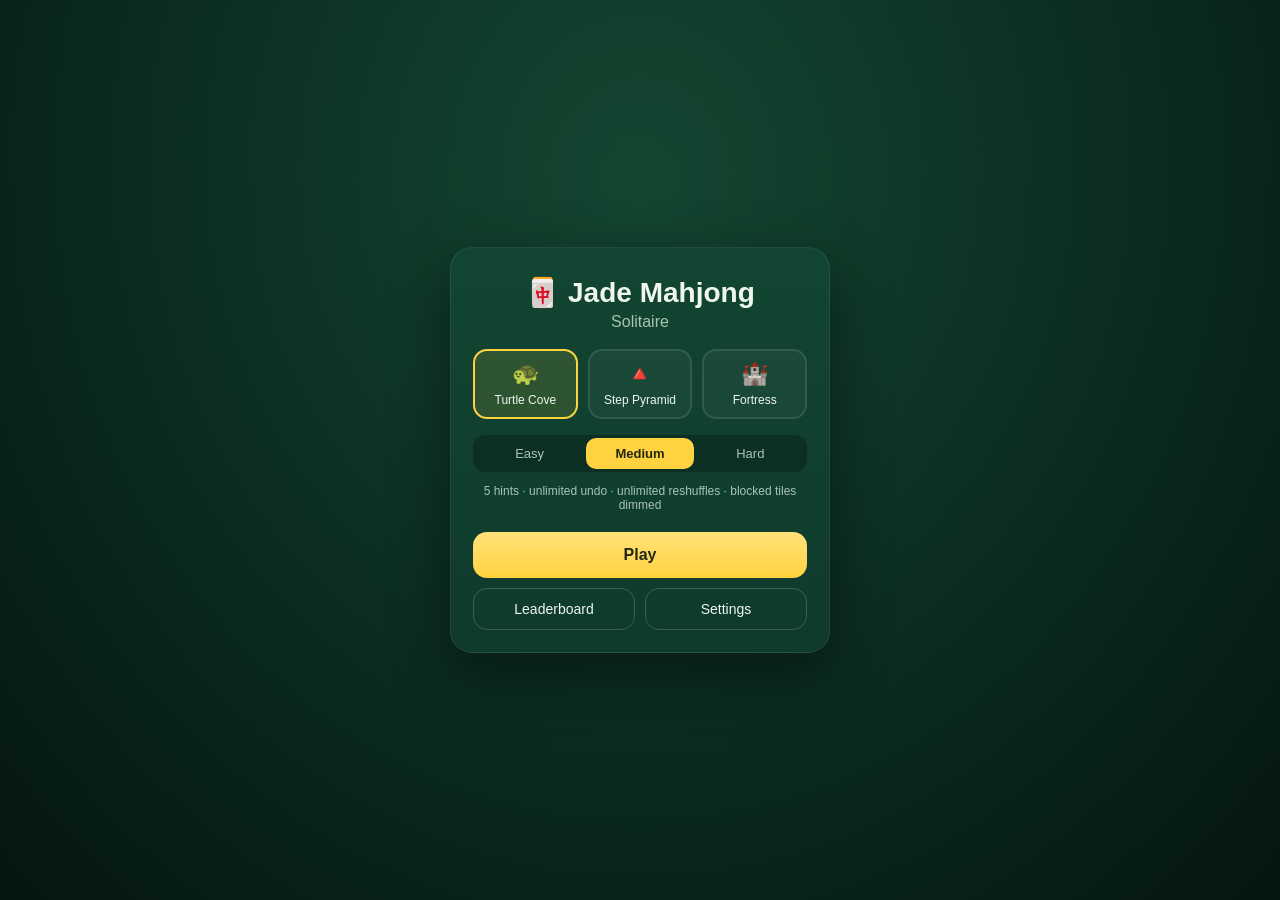
==== commit 30edf719: "Add difficulty setting (Easy/Medium/Hard) Medium (default) keeps existing behavior: 5 hints, unlimit" ====
--- a/Jade Mahjong.html
+++ b/Jade Mahjong.html
@@ -146,6 +146,9 @@
 .layoutCard .glyph { font-size: 22px; display: block; margin-bottom: 6px; }
 .layoutCard.active { border-color: var(--accent); background: rgba(255,210,63,0.12); }
 
+#difficultySegmented { margin-top: 4px; }
+#difficultyHint { min-height: 28px; }
+
 .bigBtn {
   width: 100%;
   padding: 14px;
@@ -282,6 +285,13 @@
         <p class="subtitle">Solitaire</p>
 
         <div class="layoutGrid" id="layoutGrid"></div>
+
+        <div class="segmented" id="difficultySegmented">
+          <button data-difficulty="easy" class="segBtn">Easy</button>
+          <button data-difficulty="medium" class="segBtn active">Medium</button>
+          <button data-difficulty="hard" class="segBtn">Hard</button>
+        </div>
+        <p class="hint" id="difficultyHint"></p>
 
         <button id="btnPlay" class="bigBtn">Play</button>
         <div class="menuRow">
@@ -1390,6 +1400,15 @@
 (function () {
   const { Dealer, Layouts, TilesData, Renderer, Leaderboard, Audio } = window.MJ;
 
+  // Difficulty changes how much assistance you get — every board is
+  // solvable regardless of difficulty (that guarantee comes from the
+  // dealer, not from these limits).
+  const DIFFICULTY_PRESETS = {
+    easy: { maxHints: 10, maxUndos: Infinity, maxReshuffles: Infinity, dimming: true },
+    medium: { maxHints: 5, maxUndos: Infinity, maxReshuffles: Infinity, dimming: true },
+    hard: { maxHints: 1, maxUndos: 3, maxReshuffles: 1, dimming: false },
+  };
+
   class Game {
     constructor(canvas, callbacks) {
       this.canvas = canvas;
@@ -1401,7 +1420,10 @@
       this.hintTimeout = null;
       this.history = [];
       this.hintsUsed = 0;
-      this.maxHints = 5;
+      this.undosUsed = 0;
+      this.reshufflesUsed = 0;
+      this.difficulty = "medium";
+      Object.assign(this, DIFFICULTY_PRESETS.medium);
       this.movesCount = 0;
       this.startTime = null;
       this.elapsedBeforePause = 0;
@@ -1414,8 +1436,10 @@
 
     // ---------- lifecycle ----------
 
-    newGame(layoutKey, seed) {
+    newGame(layoutKey, seed, difficulty) {
       this.layoutKey = layoutKey;
+      this.difficulty = difficulty || this.difficulty || "medium";
+      Object.assign(this, DIFFICULTY_PRESETS[this.difficulty] || DIFFICULTY_PRESETS.medium);
       const cssW = this.canvas.clientWidth || window.innerWidth;
       const cssH = this.canvas.clientHeight || window.innerHeight;
       const isPhonePortrait = cssW < 700 && cssH > cssW;
@@ -1426,6 +1450,8 @@
       this.hintIds = null;
       this.history = [];
       this.hintsUsed = 0;
+      this.undosUsed = 0;
+      this.reshufflesUsed = 0;
       this.movesCount = 0;
       this.startTime = performance.now();
       this.elapsedBeforePause = 0;
@@ -1548,10 +1574,12 @@
 
     undo() {
       if (this.finished || !this.history.length) return;
+      if (this.undosUsed >= this.maxUndos) { Audio.play("invalid"); return; }
       const last = this.history.pop();
       const a = this.tiles[last.aId], b = this.tiles[last.bId];
       a.removed = false; b.removed = false;
       this.selected = null;
+      this.undosUsed++;
       this.movesCount++;
       Audio.play("undo");
       this._recomputeFree();
@@ -1575,6 +1603,7 @@
 
     shuffle() {
       if (this.finished) return;
+      if (this.reshufflesUsed >= this.maxReshuffles) { Audio.play("invalid"); return; }
       const remaining = this.remainingTiles();
       if (remaining.length < 2) return;
       const positions = remaining.map((t) => ({ col: t.col, row: t.row, level: t.level }));
@@ -1585,6 +1614,7 @@
       });
       this.selected = null;
       this.hintIds = null;
+      this.reshufflesUsed++;
       Audio.play("shuffle");
       this._recomputeFree();
       this._draw();
@@ -1604,7 +1634,7 @@
       this.renderer.render(this.tiles, {
         selectedId: this.selected && this.selected.id,
         hintIds: this.hintIds,
-        freeSet: this.freeSet,
+        freeSet: this.dimming ? this.freeSet : null,
       });
     }
 
@@ -1770,6 +1800,8 @@
     screenLeaderboard: $("#screenLeaderboard"),
     screenWin: $("#screenWin"),
     layoutGrid: $("#layoutGrid"),
+    difficultySegmented: $("#difficultySegmented"),
+    difficultyHint: $("#difficultyHint"),
     btnPlay: $("#btnPlay"),
     btnLeaderboard: $("#btnLeaderboard"),
     btnSettings: $("#btnSettings"),
@@ -1797,9 +1829,15 @@
   };
 
   const LAYOUT_GLYPH = { turtle: "🐢", pyramid: "🔺", fortress: "🏰" };
+  const DIFFICULTY_HINTS = {
+    easy: "10 hints · unlimited undo · unlimited reshuffles · blocked tiles dimmed",
+    medium: "5 hints · unlimited undo · unlimited reshuffles · blocked tiles dimmed",
+    hard: "1 hint · 3 undos · 1 reshuffle · no dimming — figure out what's blocked yourself",
+  };
 
   const prefs = loadPrefs();
   let selectedLayout = prefs.lastLayout || "turtle";
+  let selectedDifficulty = prefs.difficulty || "medium";
   let gameStarted = false;
   let pendingWin = null;
 
@@ -1844,8 +1882,9 @@
   let hudInterval = null;
   function updateHud() {
     el.statPairs.textContent = game.pairsLeft();
-    el.btnUndo.style.opacity = game.history.length ? 1 : 0.4;
+    el.btnUndo.style.opacity = (game.history.length && game.undosUsed < game.maxUndos) ? 1 : 0.4;
     el.btnHint.style.opacity = game.hintsUsed < game.maxHints ? 1 : 0.4;
+    el.btnShuffle.style.opacity = game.reshufflesUsed < game.maxReshuffles ? 1 : 0.4;
   }
   function tickTimer() {
     if (!game.paused && gameStarted) el.statTime.textContent = fmtTime(game.elapsedMs());
@@ -1877,6 +1916,19 @@
   }
   buildLayoutGrid();
 
+  function buildDifficultySegmented() {
+    Array.from(el.difficultySegmented.querySelectorAll(".segBtn")).forEach((btn) => {
+      btn.classList.toggle("active", btn.dataset.difficulty === selectedDifficulty);
+      btn.onclick = () => {
+        selectedDifficulty = btn.dataset.difficulty;
+        prefs.difficulty = selectedDifficulty; savePrefs();
+        buildDifficultySegmented();
+      };
+    });
+    el.difficultyHint.textContent = DIFFICULTY_HINTS[selectedDifficulty] || "";
+  }
+  buildDifficultySegmented();
+
   function openMenu() {
     game.pause();
     showHud(false);
@@ -1889,7 +1941,7 @@
     showHud(true);
     hideAllScreens();
     fitCanvas(); // measure HUD/zoom-control insets now that they're visible
-    game.newGame(selectedLayout);
+    game.newGame(selectedLayout, undefined, selectedDifficulty);
     gameStarted = true;
     updateHud();
     el.statTime.textContent = "00:00";
@@ -1897,7 +1949,7 @@
 
   el.btnPlay.addEventListener("click", () => {
     Audio.unlock();
-    if (gameStarted && game.paused && game.layoutKey === selectedLayout && !game.finished) {
+    if (gameStarted && game.paused && game.layoutKey === selectedLayout && game.difficulty === selectedDifficulty && !game.finished) {
       showHud(true);
       hideAllScreens();
       fitCanvas();
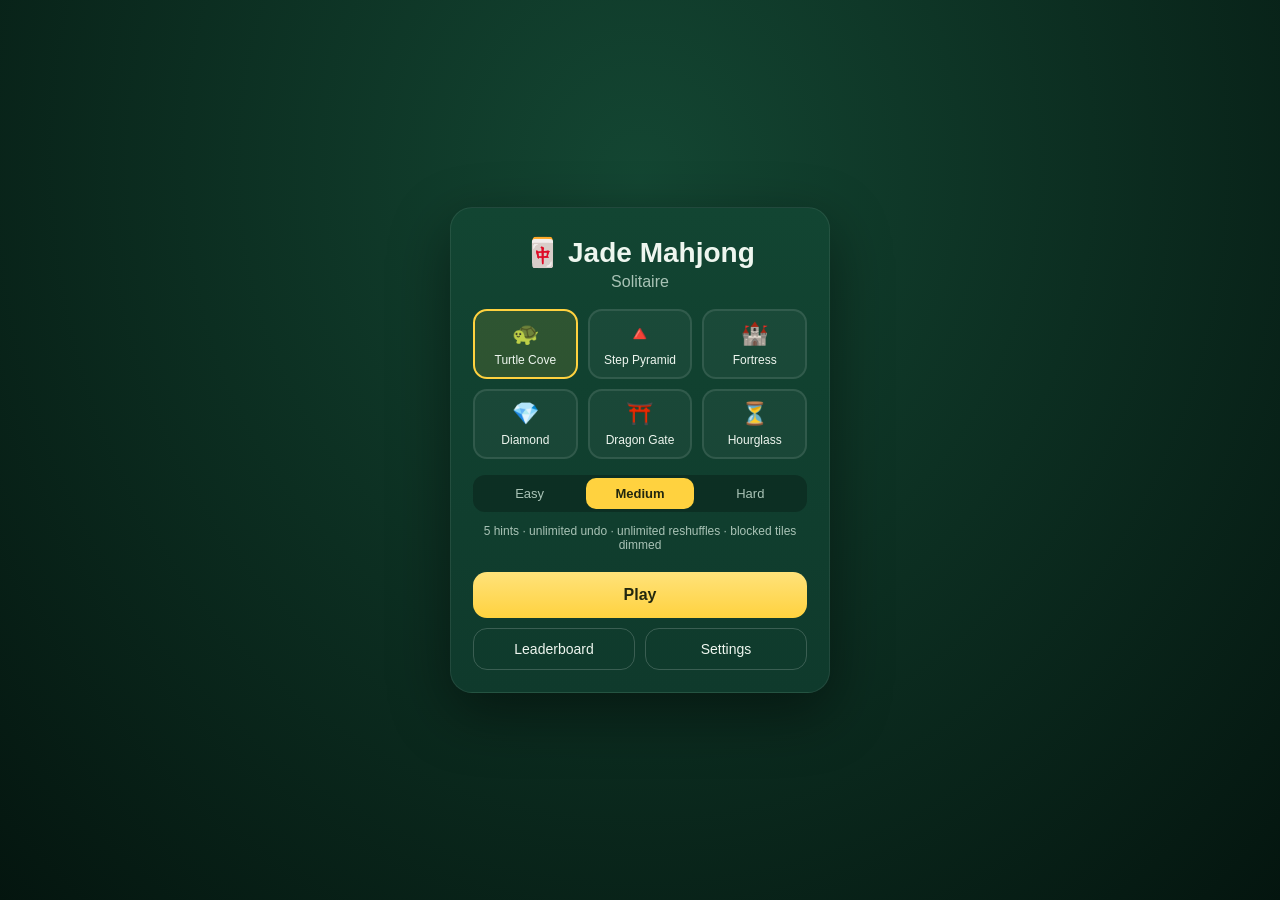
==== commit 3597796e: "Add 3 more board shapes and win-screen encouragement messages New layouts: Diamond, Dragon Gate, Hou" ====
--- a/Jade Mahjong.html
+++ b/Jade Mahjong.html
@@ -131,6 +131,7 @@
 }
 
 .title { font-size: 28px; margin: 4px 0 0; }
+.winMessage { font-size: 18px; font-weight: 700; color: var(--accent); margin: 4px 0 2px; }
 .subtitle { color: var(--ink-dim); margin: 4px 0 18px; }
 
 .layoutGrid { display: grid; grid-template-columns: repeat(3, 1fr); gap: 10px; margin: 16px 0; }
@@ -350,6 +351,7 @@
     <div id="screenWin" class="screen" hidden>
       <div class="panel">
         <h2>🎉 Board Cleared!</h2>
+        <p id="winMessage" class="winMessage"></p>
         <p id="winSummary" class="subtitle"></p>
         <div id="winScoreForm" class="winForm" hidden>
           <p>New leaderboard entry! Enter your name:</p>
@@ -506,6 +508,13 @@
   }
   function addRect(out, colStart, colEndInclusive, rowStart, rowEndInclusive, level) {
     for (let r = rowStart; r <= rowEndInclusive; r++) addRow(out, r, colStart, colEndInclusive, level);
+  }
+  // Solid diamond (rhombus) of the given radius, centered at (centerCol, centerRow).
+  function addDiamond(out, centerCol, centerRow, radius, level) {
+    for (let dr = -radius; dr <= radius; dr++) {
+      const half = radius - Math.abs(dr);
+      addRow(out, centerRow + dr, centerCol - half, centerCol + half, level);
+    }
   }
 
   // ---- Layout 1: Turtle Cove (turtle-shaped shell, 3 levels) ----
@@ -585,10 +594,51 @@
     return out;
   }
 
+  // ---- Layout 4: Diamond (nested rhombi, 4 levels) ----
+  // Solid diamond of taxicab radius r holds 2r²+2r+1 tiles:
+  // r6=85, r4=41, r2=13, r1=5 -> sums to exactly 144.
+  function diamond() {
+    const out = [];
+    addDiamond(out, 9, 9, 6, 0);
+    addDiamond(out, 9, 9, 4, 1);
+    addDiamond(out, 9, 9, 2, 2);
+    addDiamond(out, 9, 9, 1, 3);
+    return out;
+  }
+
+  // ---- Layout 5: Dragon Gate (torii-style arch, 3 levels) ----
+  function dragonGate() {
+    const out = [];
+    addRect(out, 1, 3, 2, 13, 0);   // left pillar, 3x12 = 36
+    addRect(out, 14, 16, 2, 13, 0); // right pillar, 3x12 = 36
+    addRect(out, 0, 17, 0, 1, 0);   // upper lintel, overhanging the pillars, 18x2 = 36
+    addRect(out, 1, 16, 6, 7, 1);   // lower crossbar, 16x2 = 32
+    addRow(out, 0, 7, 10, 2);       // small raised finial on top, 4
+    return out;
+  }
+
+  // ---- Layout 6: Hourglass (twin triangles meeting at a waist) ----
+  function hourglass() {
+    const out = [];
+    const W = 16;
+    for (let r = 0; r <= 7; r++) {
+      const inset = r; // widest at top (r=0), narrowest at waist (r=7)
+      addRow(out, r, inset, W - 1 - inset, 0);
+    }
+    for (let r = 8; r <= 15; r++) {
+      const inset = 15 - r; // narrowest at waist (r=8), widest at bottom (r=15)
+      addRow(out, r, inset, W - 1 - inset, 0);
+    }
+    return out;
+  }
+
   const LAYOUTS = {
     turtle: { name: "Turtle Cove", build: turtleCove },
     pyramid: { name: "Step Pyramid", build: stepPyramid },
     fortress: { name: "Fortress", build: fortress },
+    diamond: { name: "Diamond", build: diamond },
+    dragongate: { name: "Dragon Gate", build: dragonGate },
+    hourglass: { name: "Hourglass", build: hourglass },
   };
 
   // Every layout above is designed wide (landscape) — a good fit for
@@ -1817,6 +1867,7 @@
     lbLayoutTabs: $("#lbLayoutTabs"),
     lbList: $("#lbList"),
     btnCloseLeaderboard: $("#btnCloseLeaderboard"),
+    winMessage: $("#winMessage"),
     winSummary: $("#winSummary"),
     winScoreForm: $("#winScoreForm"),
     winName: $("#winName"),
@@ -1828,7 +1879,7 @@
     btnStuckUndo: $("#btnStuckUndo"),
   };
 
-  const LAYOUT_GLYPH = { turtle: "🐢", pyramid: "🔺", fortress: "🏰" };
+  const LAYOUT_GLYPH = { turtle: "🐢", pyramid: "🔺", fortress: "🏰", diamond: "💎", dragongate: "⛩️", hourglass: "⏳" };
   const DIFFICULTY_HINTS = {
     easy: "10 hints · unlimited undo · unlimited reshuffles · blocked tiles dimmed",
     medium: "5 hints · unlimited undo · unlimited reshuffles · blocked tiles dimmed",
@@ -2038,11 +2089,33 @@
   el.btnCloseLeaderboard.addEventListener("click", () => showScreen(el.screenMenu));
 
   // ---------- win flow ----------
+  const WIN_MESSAGES = {
+    record: ["New record! 🏆 Absolutely crushing it.", "🏆 Top of the leaderboard — incredible run!"],
+    lightning: ["Lightning fast! ⚡", "Wow, you're fast! 🔥", "Blazing speed — did you even look at the tiles?"],
+    great: ["Great clear! Really smooth run.", "Nice pace — well played! 👏"],
+    good: ["Board cleared! Solid work.", "Nicely done! 🍵"],
+    steady: ["You cleared it — steady and sure.", "Got there in the end, nice work!"],
+    chill: ["Board cleared! Every tile down eventually counts.", "Slow and steady — you did it! 🌿"],
+  };
+  function pickWinMessage(result, isRecord) {
+    let tier = "chill";
+    if (isRecord) tier = "record";
+    else if (result.timeMs < 120000) tier = "lightning";
+    else if (result.timeMs < 240000) tier = "great";
+    else if (result.timeMs < 420000) tier = "good";
+    else if (result.timeMs < 720000) tier = "steady";
+    const options = WIN_MESSAGES[tier];
+    let msg = options[Math.floor(Math.random() * options.length)];
+    if (result.hints === 0 && tier !== "record") msg += " Zero hints used, too.";
+    return msg;
+  }
+
   function handleWin(result) {
     showHud(false);
     hideStuckBanner();
-    const mins = Math.floor(result.timeMs / 60000);
-    const secs = Math.floor((result.timeMs % 60000) / 1000);
+    const priorEntries = Leaderboard.getEntries(result.layoutKey);
+    const isRecord = priorEntries.length === 0 || result.timeMs < priorEntries[0].timeMs;
+    el.winMessage.textContent = pickWinMessage(result, isRecord);
     el.winSummary.textContent = `${Layouts[result.layoutKey].name} · ${fmtTime(result.timeMs)} · ${result.moves} moves · ${result.hints} hints used`;
     const qualifies = Leaderboard.qualifies(result.layoutKey, result.timeMs);
     el.winScoreForm.hidden = !qualifies;
